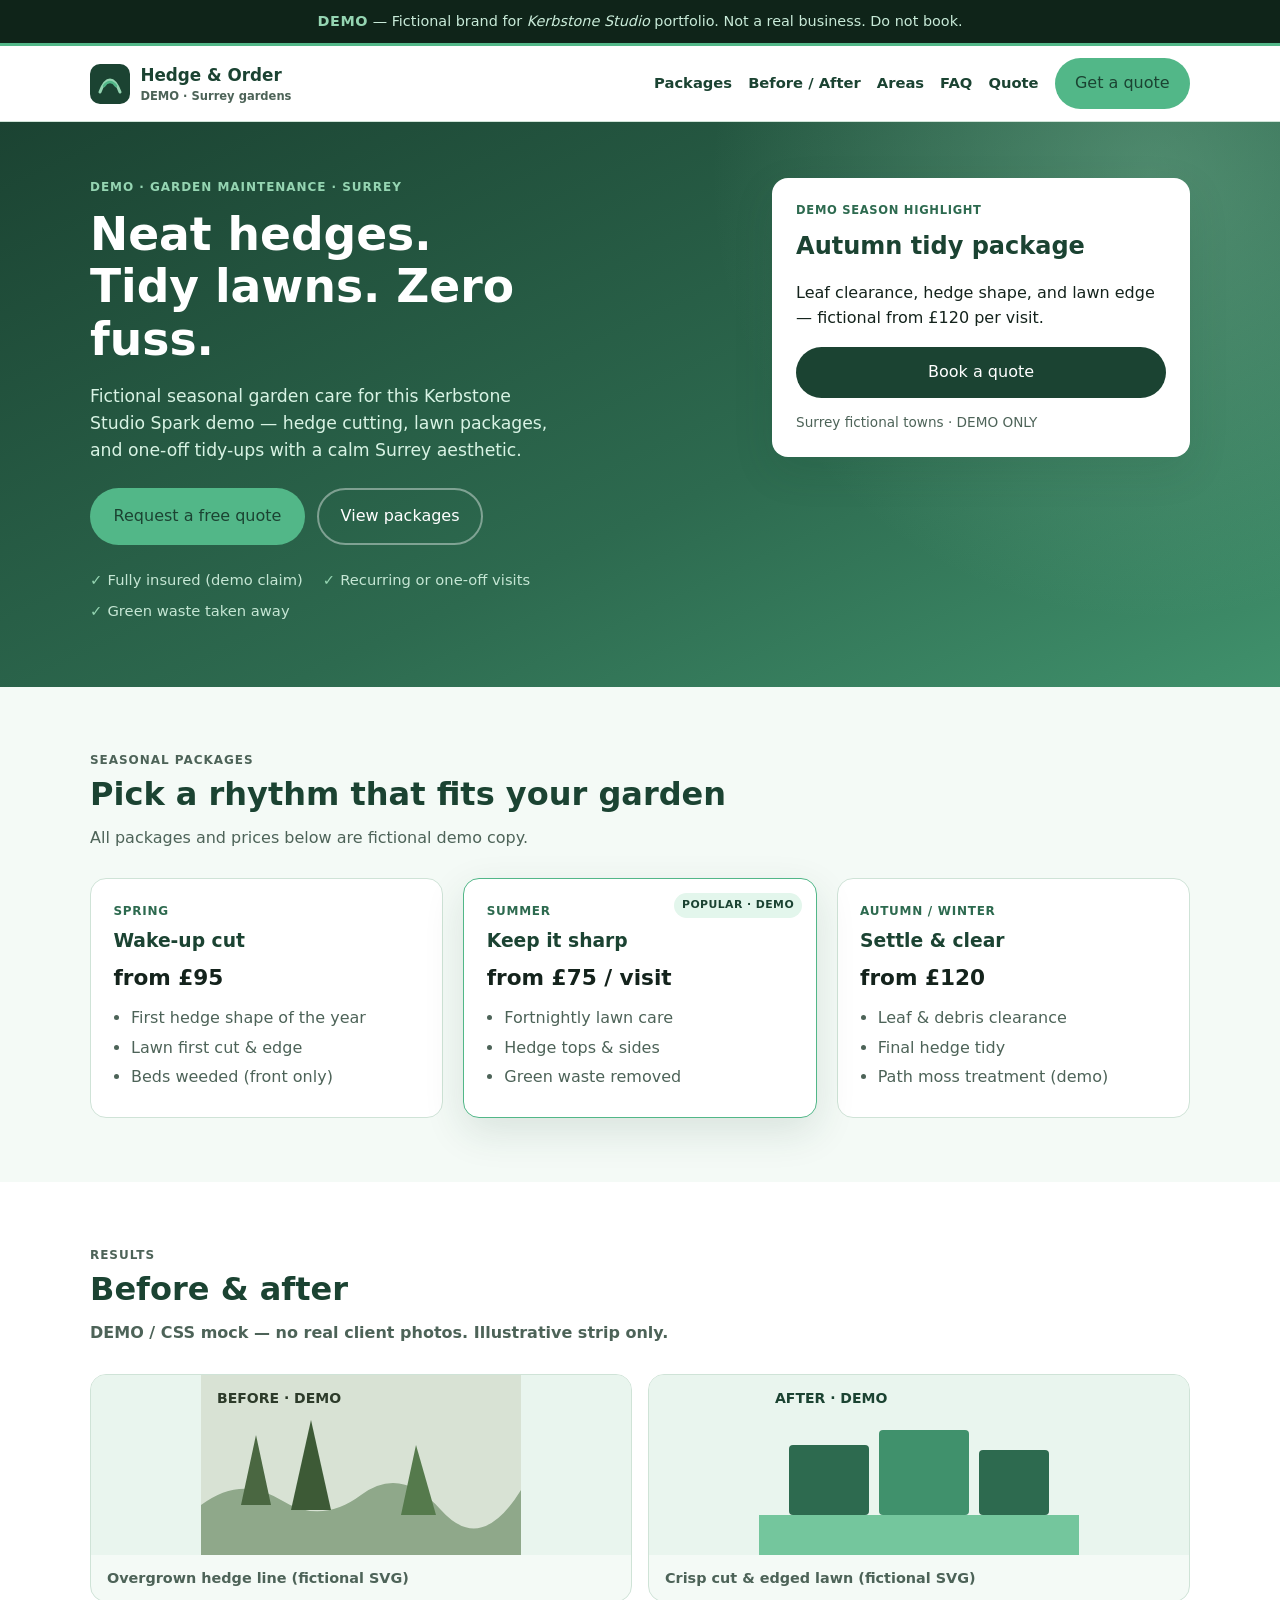
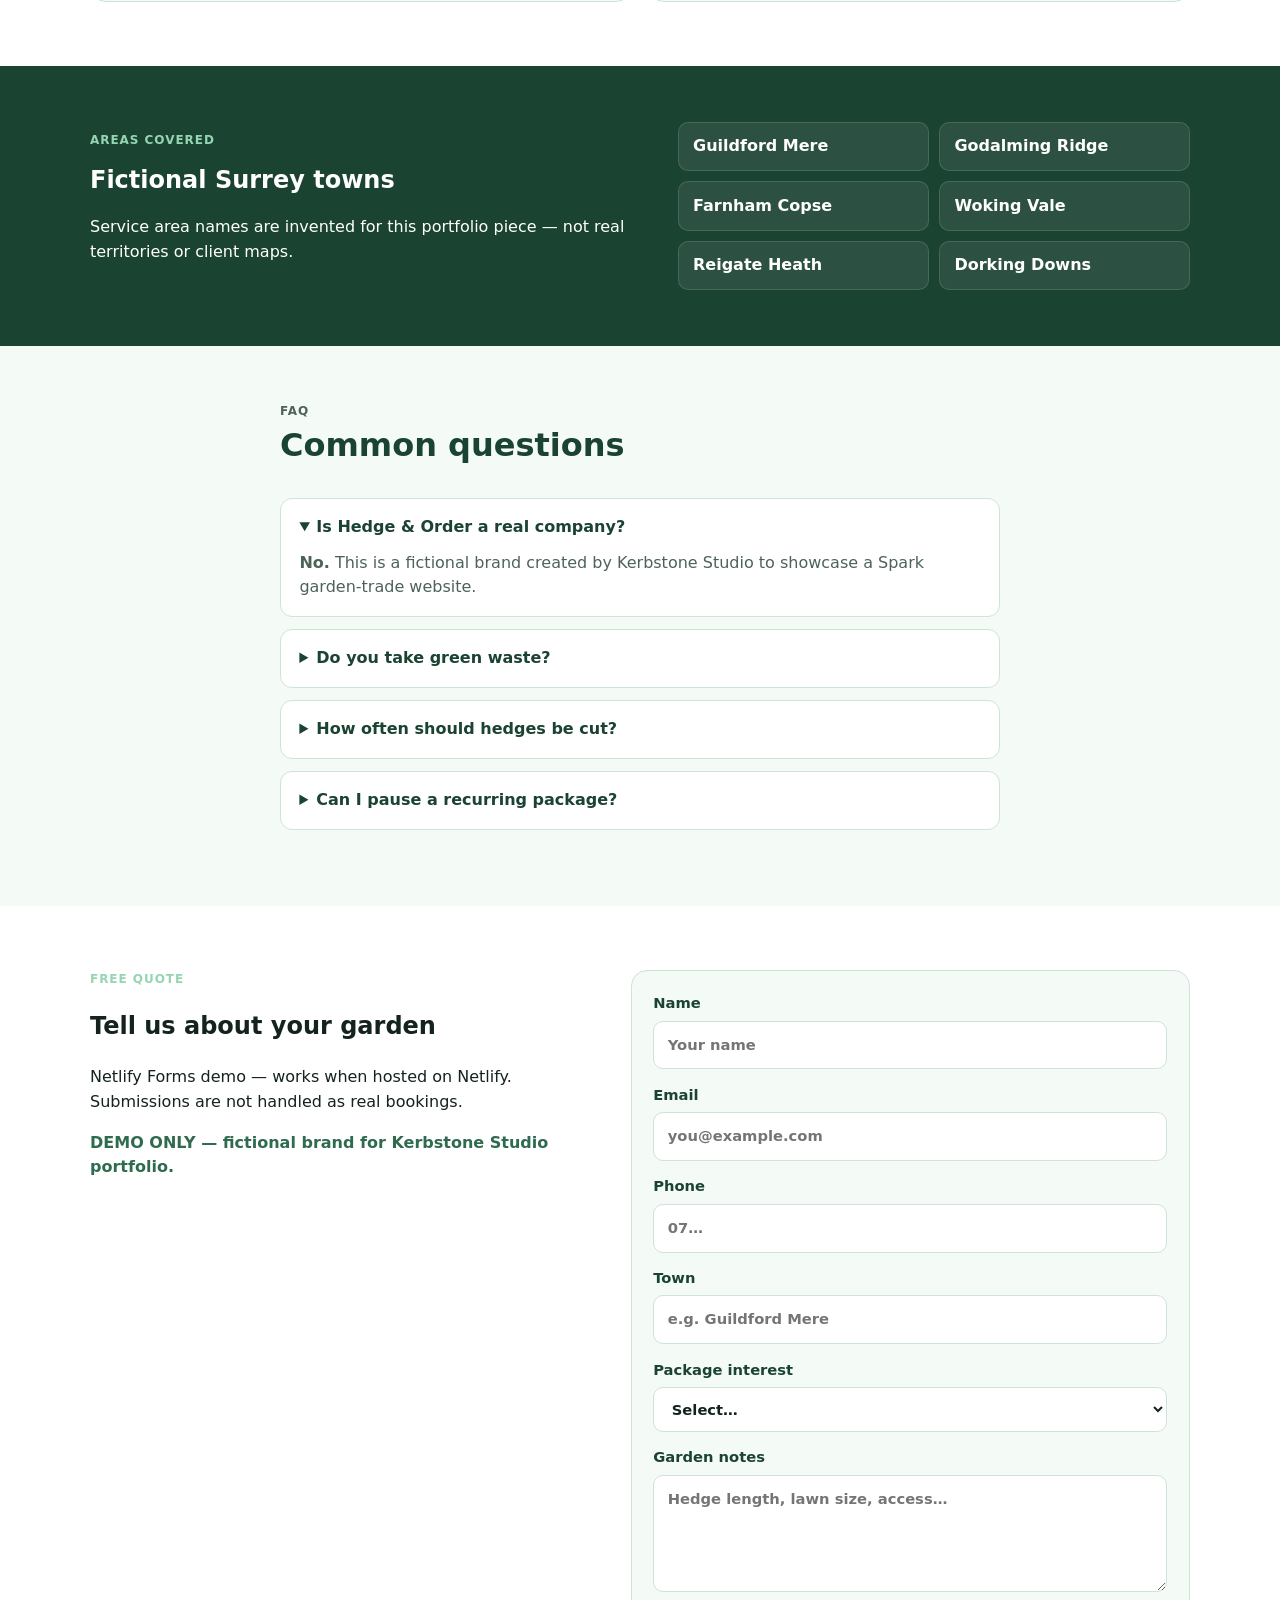
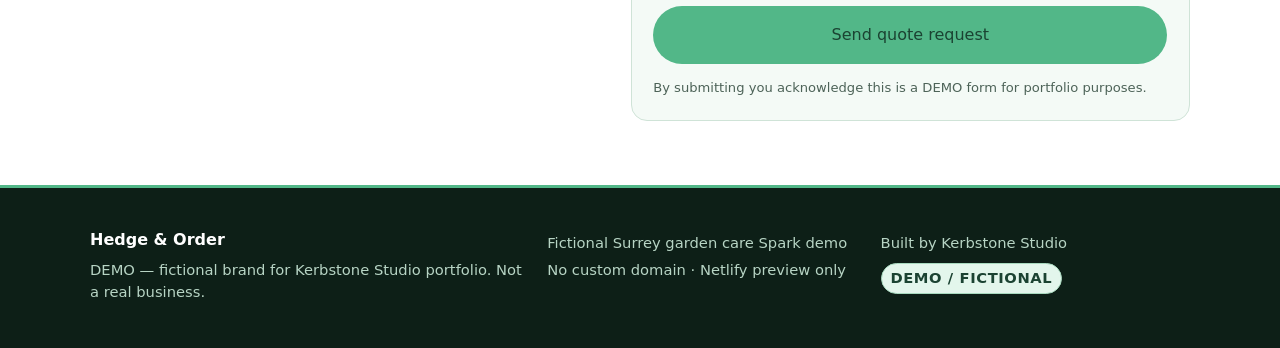
==== index.html @ 9f9814cb "Initial DEMO Spark: Hedge & Order (fictional) Kerbstone Studio portfolio demo — not a real business." ====
<!DOCTYPE html>
<html lang="en-GB">
<head>
  <meta charset="UTF-8" />
  <meta name="viewport" content="width=device-width, initial-scale=1" />
  <meta name="description" content="DEMO — fictional Hedge & Order garden maintenance site for Kerbstone Studio portfolio. Not a real business." />
  <meta name="robots" content="noindex, nofollow" />
  <title>Hedge &amp; Order — DEMO | Kerbstone Studio</title>
  <link rel="stylesheet" href="styles.css" />
</head>
<body>
  <a class="skip-link" href="#main">Skip to content</a>

  <div class="demo-banner" role="status">
    <strong>DEMO</strong> — Fictional brand for <em>Kerbstone Studio</em> portfolio. Not a real business. Do not book.
  </div>

  <header class="site-header">
    <div class="wrap header-inner">
      <a class="logo" href="#top" aria-label="Hedge and Order home">
        <svg class="logo-mark" viewBox="0 0 40 40" width="40" height="40" aria-hidden="true">
          <rect width="40" height="40" rx="10" fill="#1b4332"/>
          <path d="M10 28c3-8 6-12 10-12s7 4 10 12" stroke="#95d5b2" stroke-width="3" fill="none" stroke-linecap="round"/>
          <path d="M14 22c2-3 4-4 6-4s4 1 6 4" stroke="#52b788" stroke-width="2.5" fill="none" stroke-linecap="round"/>
        </svg>
        <span>
          <span class="logo-name">Hedge &amp; Order</span>
          <span class="logo-tag">DEMO · Surrey gardens</span>
        </span>
      </a>
      <nav class="nav" aria-label="Primary">
        <a href="#packages">Packages</a>
        <a href="#before-after">Before / After</a>
        <a href="#areas">Areas</a>
        <a href="#faq">FAQ</a>
        <a href="#quote">Quote</a>
      </nav>
      <a class="btn btn-leaf header-cta" href="#quote">Get a quote</a>
    </div>
  </header>

  <main id="main">
    <section class="hero" id="top">
      <div class="wrap hero-grid">
        <div class="hero-copy">
          <p class="eyebrow">DEMO · Garden maintenance · Surrey</p>
          <h1>Neat hedges. Tidy lawns. Zero fuss.</h1>
          <p class="lede">
            Fictional seasonal garden care for this Kerbstone Studio Spark demo —
            hedge cutting, lawn packages, and one-off tidy-ups with a calm Surrey aesthetic.
          </p>
          <div class="hero-actions">
            <a class="btn btn-leaf btn-lg" href="#quote">Request a free quote</a>
            <a class="btn btn-ghost btn-lg" href="#packages">View packages</a>
          </div>
          <ul class="hero-points">
            <li>Fully insured (demo claim)</li>
            <li>Recurring or one-off visits</li>
            <li>Green waste taken away</li>
          </ul>
        </div>
        <aside class="hero-card" aria-label="Season highlight">
          <p class="card-label">DEMO season highlight</p>
          <h2>Autumn tidy package</h2>
          <p>Leaf clearance, hedge shape, and lawn edge — fictional from £120 per visit.</p>
          <a class="btn btn-forest btn-block" href="#quote">Book a quote</a>
          <p class="card-note">Surrey fictional towns · DEMO ONLY</p>
        </aside>
      </div>
    </section>

    <section class="packages" id="packages">
      <div class="wrap">
        <header class="section-head">
          <p class="eyebrow">Seasonal packages</p>
          <h2>Pick a rhythm that fits your garden</h2>
          <p>All packages and prices below are fictional demo copy.</p>
        </header>
        <div class="card-grid">
          <article class="pkg-card">
            <p class="pkg-season">Spring</p>
            <h3>Wake-up cut</h3>
            <p class="price">from £95</p>
            <ul>
              <li>First hedge shape of the year</li>
              <li>Lawn first cut &amp; edge</li>
              <li>Beds weeded (front only)</li>
            </ul>
          </article>
          <article class="pkg-card featured">
            <p class="pkg-season">Summer</p>
            <h3>Keep it sharp</h3>
            <p class="price">from £75 / visit</p>
            <ul>
              <li>Fortnightly lawn care</li>
              <li>Hedge tops &amp; sides</li>
              <li>Green waste removed</li>
            </ul>
          </article>
          <article class="pkg-card">
            <p class="pkg-season">Autumn / Winter</p>
            <h3>Settle &amp; clear</h3>
            <p class="price">from £120</p>
            <ul>
              <li>Leaf &amp; debris clearance</li>
              <li>Final hedge tidy</li>
              <li>Path moss treatment (demo)</li>
            </ul>
          </article>
        </div>
      </div>
    </section>

    <section class="before-after" id="before-after">
      <div class="wrap">
        <header class="section-head">
          <p class="eyebrow">Results</p>
          <h2>Before &amp; after</h2>
          <p class="demo-note"><strong>DEMO / CSS mock</strong> — no real client photos. Illustrative strip only.</p>
        </header>
        <div class="ba-strip" aria-label="Fictional before and after comparison">
          <figure class="ba-panel before">
            <div class="ba-art" aria-hidden="true">
              <svg viewBox="0 0 320 180" width="100%" height="180" role="img">
                <rect width="320" height="180" fill="#d8e2d4"/>
                <path d="M0 130 Q40 100 80 125 T160 120 T240 135 T320 115 V180 H0Z" fill="#8fa88a"/>
                <path d="M40 130 L55 60 L70 130" fill="#4a6741"/>
                <path d="M90 135 L110 45 L130 135" fill="#3d5a36"/>
                <path d="M200 140 L215 70 L235 140" fill="#557a4c"/>
                <text x="16" y="28" fill="#2d3b2a" font-family="system-ui" font-size="14" font-weight="700">BEFORE · DEMO</text>
              </svg>
            </div>
            <figcaption>Overgrown hedge line (fictional SVG)</figcaption>
          </figure>
          <figure class="ba-panel after">
            <div class="ba-art" aria-hidden="true">
              <svg viewBox="0 0 320 180" width="100%" height="180" role="img">
                <rect width="320" height="180" fill="#e9f5ee"/>
                <path d="M0 140 H320 V180 H0Z" fill="#74c69d"/>
                <rect x="30" y="70" width="80" height="70" rx="4" fill="#2d6a4f"/>
                <rect x="120" y="55" width="90" height="85" rx="4" fill="#40916c"/>
                <rect x="220" y="75" width="70" height="65" rx="4" fill="#2d6a4f"/>
                <text x="16" y="28" fill="#1b4332" font-family="system-ui" font-size="14" font-weight="700">AFTER · DEMO</text>
              </svg>
            </div>
            <figcaption>Crisp cut &amp; edged lawn (fictional SVG)</figcaption>
          </figure>
        </div>
      </div>
    </section>

    <section class="areas" id="areas">
      <div class="wrap areas-grid">
        <div>
          <p class="eyebrow">Areas covered</p>
          <h2>Fictional Surrey towns</h2>
          <p>
            Service area names are invented for this portfolio piece —
            not real territories or client maps.
          </p>
        </div>
        <ul class="town-list">
          <li>Guildford Mere</li>
          <li>Godalming Ridge</li>
          <li>Farnham Copse</li>
          <li>Woking Vale</li>
          <li>Reigate Heath</li>
          <li>Dorking Downs</li>
        </ul>
      </div>
    </section>

    <section class="faq" id="faq">
      <div class="wrap narrow">
        <header class="section-head">
          <p class="eyebrow">FAQ</p>
          <h2>Common questions</h2>
        </header>
        <div class="faq-list">
          <details open>
            <summary>Is Hedge &amp; Order a real company?</summary>
            <p><strong>No.</strong> This is a fictional brand created by Kerbstone Studio to showcase a Spark garden-trade website.</p>
          </details>
          <details>
            <summary>Do you take green waste?</summary>
            <p>Demo copy: yes — cuttings and leaves are removed on each visit unless you ask to compost on site.</p>
          </details>
          <details>
            <summary>How often should hedges be cut?</summary>
            <p>Demo copy: most formal hedges twice a year; vigorous growth may need a mid-summer trim.</p>
          </details>
          <details>
            <summary>Can I pause a recurring package?</summary>
            <p>Demo copy: pause or skip with 48 hours’ notice. No lock-in contracts in this fictional offer.</p>
          </details>
        </div>
      </div>
    </section>

    <section class="quote" id="quote">
      <div class="wrap quote-grid">
        <div>
          <p class="eyebrow">Free quote</p>
          <h2>Tell us about your garden</h2>
          <p>
            Netlify Forms demo — works when hosted on Netlify.
            Submissions are not handled as real bookings.
          </p>
          <p class="demo-note"><strong>DEMO ONLY</strong> — fictional brand for Kerbstone Studio portfolio.</p>
        </div>
        <form name="hedge-quote" method="POST" data-netlify="true" netlify-honeypot="bot-field" action="/thanks.html">
          <input type="hidden" name="form-name" value="hedge-quote" />
          <p class="honeypot">
            <label>Don’t fill this out: <input name="bot-field" /></label>
          </p>
          <label>
            Name
            <input type="text" name="name" required autocomplete="name" placeholder="Your name" />
          </label>
          <label>
            Email
            <input type="email" name="email" required autocomplete="email" placeholder="you@example.com" />
          </label>
          <label>
            Phone
            <input type="tel" name="phone" autocomplete="tel" placeholder="07…" />
          </label>
          <label>
            Town
            <input type="text" name="town" placeholder="e.g. Guildford Mere" />
          </label>
          <label>
            Package interest
            <select name="package">
              <option value="">Select…</option>
              <option>Spring wake-up</option>
              <option>Summer keep it sharp</option>
              <option>Autumn / winter settle</option>
              <option>One-off tidy</option>
            </select>
          </label>
          <label>
            Garden notes
            <textarea name="message" rows="4" required placeholder="Hedge length, lawn size, access…"></textarea>
          </label>
          <button class="btn btn-leaf btn-lg btn-block" type="submit">Send quote request</button>
          <p class="form-note">By submitting you acknowledge this is a DEMO form for portfolio purposes.</p>
        </form>
      </div>
    </section>
  </main>

  <footer class="site-footer">
    <div class="wrap footer-inner">
      <div>
        <strong>Hedge &amp; Order</strong>
        <p>DEMO — fictional brand for Kerbstone Studio portfolio. Not a real business.</p>
      </div>
      <div>
        <p>Fictional Surrey garden care Spark demo</p>
        <p>No custom domain · Netlify preview only</p>
      </div>
      <div>
        <p>Built by Kerbstone Studio</p>
        <p class="demo-pill">DEMO / fictional</p>
      </div>
    </div>
  </footer>

  <script src="script.js" defer></script>
</body>
</html>
---- styles.css ----
/* Hedge & Order — DEMO for Kerbstone Studio */
:root {
  --forest: #1b4332;
  --forest-2: #2d6a4f;
  --leaf: #52b788;
  --leaf-light: #95d5b2;
  --cream: #f4faf6;
  --ink: #14231c;
  --muted: #4d6358;
  --line: #cfe3d7;
  --white: #ffffff;
  --radius: 16px;
  --shadow: 0 14px 40px rgba(27, 67, 50, 0.12);
  --font: system-ui, -apple-system, "Segoe UI", Roboto, Ubuntu, Cantarell, sans-serif;
}

*, *::before, *::after { box-sizing: border-box; }
html { scroll-behavior: smooth; }
body {
  margin: 0;
  font-family: var(--font);
  color: var(--ink);
  background: var(--white);
  line-height: 1.55;
}
img, svg { max-width: 100%; display: block; }
a { color: var(--forest-2); }
.wrap { width: min(1100px, calc(100% - 2rem)); margin-inline: auto; }
.narrow { width: min(720px, calc(100% - 2rem)); }
.skip-link {
  position: absolute; left: -999px; top: 0;
  background: var(--leaf); color: var(--forest); padding: .5rem 1rem; z-index: 100;
}
.skip-link:focus { left: 0; }

.demo-banner {
  background: #0f2419;
  color: #c8ead8;
  text-align: center;
  font-size: .9rem;
  padding: .65rem 1rem;
  border-bottom: 3px solid var(--leaf);
}
.demo-banner strong { color: var(--leaf-light); letter-spacing: .04em; }
.demo-note { color: #2f6b4f; font-weight: 600; }
.demo-pill {
  display: inline-block;
  font-size: .72rem;
  font-weight: 700;
  letter-spacing: .04em;
  text-transform: uppercase;
  background: #e3f6ec;
  color: #1b4332;
  border: 1px solid #a8d9bf;
  border-radius: 999px;
  padding: .2rem .55rem;
}

.site-header {
  position: sticky; top: 0; z-index: 50;
  background: rgba(255,255,255,.93);
  backdrop-filter: blur(10px);
  border-bottom: 1px solid var(--line);
}
.header-inner {
  display: flex; align-items: center; gap: 1rem;
  padding: .75rem 0; flex-wrap: wrap;
}
.logo {
  display: flex; align-items: center; gap: .65rem;
  text-decoration: none; color: var(--forest); font-weight: 700;
  margin-right: auto;
}
.logo-name { display: block; font-size: 1.05rem; }
.logo-tag { display: block; font-size: .72rem; font-weight: 600; color: var(--muted); }
.nav { display: none; gap: 1rem; }
.nav a { text-decoration: none; color: var(--forest); font-weight: 600; font-size: .92rem; }
.nav a:hover { color: var(--forest-2); }
.header-cta { white-space: nowrap; }

.btn {
  display: inline-flex; align-items: center; justify-content: center;
  gap: .4rem; border-radius: 999px; padding: .7rem 1.15rem;
  font-weight: 700; text-decoration: none; border: 2px solid transparent;
  cursor: pointer; font: inherit; transition: transform .15s ease, background .15s ease;
}
.btn:hover { transform: translateY(-1px); }
.btn-leaf { background: var(--leaf); color: var(--forest); }
.btn-leaf:hover { background: #63c79a; }
.btn-forest { background: var(--forest); color: var(--white); }
.btn-ghost { background: transparent; border-color: rgba(255,255,255,.4); color: var(--white); }
.btn-lg { padding: .9rem 1.35rem; }
.btn-block { width: 100%; }

.hero {
  background:
    radial-gradient(circle at 90% 10%, rgba(149,213,178,.35), transparent 35%),
    linear-gradient(155deg, var(--forest) 0%, var(--forest-2) 60%, #40916c 100%);
  color: var(--white);
  padding: 3.5rem 0 4rem;
}
.hero-grid { display: grid; gap: 2rem; }
.eyebrow {
  text-transform: uppercase; letter-spacing: .08em;
  font-size: .75rem; font-weight: 800; color: var(--leaf-light); margin: 0 0 .75rem;
}
.hero h1 {
  font-size: clamp(1.85rem, 4vw, 2.85rem);
  line-height: 1.15; margin: 0 0 1rem; max-width: 14ch;
}
.lede { font-size: 1.08rem; color: #d8f3e4; max-width: 42ch; }
.hero-actions { display: flex; flex-wrap: wrap; gap: .75rem; margin: 1.5rem 0; }
.hero-points {
  list-style: none; padding: 0; margin: 0;
  display: flex; flex-wrap: wrap; gap: .5rem 1.25rem;
  color: #c5e6d4; font-size: .92rem;
}
.hero-points li::before { content: "✓ "; color: var(--leaf-light); font-weight: 800; }
.hero-card {
  background: var(--white); color: var(--ink);
  border-radius: var(--radius); padding: 1.5rem;
  box-shadow: var(--shadow); align-self: start;
}
.card-label {
  font-size: .72rem; font-weight: 800; letter-spacing: .06em;
  text-transform: uppercase; color: var(--forest-2); margin: 0 0 .5rem;
}
.hero-card h2 { margin: 0 0 .5rem; color: var(--forest); }
.card-note { font-size: .85rem; color: var(--muted); margin: .85rem 0 0; }

.section-head { margin-bottom: 1.75rem; }
.section-head h2 { margin: 0 0 .4rem; font-size: clamp(1.5rem, 3vw, 2rem); color: var(--forest); }
.section-head p { margin: 0; color: var(--muted); }

.packages { padding: 4rem 0; background: var(--cream); }
.card-grid {
  display: grid; gap: 1.25rem;
  grid-template-columns: 1fr;
}
.pkg-card {
  background: var(--white); border: 1px solid var(--line);
  border-radius: var(--radius); padding: 1.4rem;
}
.pkg-card.featured {
  border-color: var(--leaf);
  box-shadow: var(--shadow);
  position: relative;
}
.pkg-card.featured::after {
  content: "Popular · DEMO";
  position: absolute; top: .85rem; right: .85rem;
  font-size: .68rem; font-weight: 800; letter-spacing: .04em;
  text-transform: uppercase; background: #e3f6ec; color: var(--forest);
  padding: .25rem .5rem; border-radius: 999px;
}
.pkg-season {
  margin: 0; font-size: .75rem; font-weight: 800;
  letter-spacing: .06em; text-transform: uppercase; color: var(--forest-2);
}
.pkg-card h3 { margin: .35rem 0; color: var(--forest); }
.price { font-size: 1.35rem; font-weight: 800; color: var(--ink); margin: 0 0 .75rem; }
.pkg-card ul { margin: 0; padding-left: 1.1rem; color: var(--muted); }
.pkg-card li { margin: .3rem 0; }

.before-after { padding: 4rem 0; }
.ba-strip {
  display: grid; gap: 1rem;
  grid-template-columns: 1fr;
}
.ba-panel {
  margin: 0; background: var(--cream);
  border-radius: var(--radius); overflow: hidden;
  border: 1px solid var(--line);
}
.ba-art { background: #e9f5ee; }
.ba-panel figcaption {
  padding: .75rem 1rem; font-size: .9rem; color: var(--muted); font-weight: 600;
}

.areas {
  padding: 3.5rem 0;
  background: var(--forest);
  color: var(--white);
}
.areas .eyebrow { color: var(--leaf-light); }
.areas h2 { margin: 0 0 .75rem; }
.areas-grid { display: grid; gap: 1.5rem; }
.town-list {
  list-style: none; padding: 0; margin: 0;
  display: grid; grid-template-columns: 1fr 1fr; gap: .65rem;
}
.town-list li {
  background: rgba(255,255,255,.08);
  border: 1px solid rgba(255,255,255,.12);
  border-radius: 10px; padding: .7rem .9rem; font-weight: 600;
}

.faq { padding: 3.5rem 0 4rem; background: var(--cream); }
.faq-list details {
  background: var(--white); border: 1px solid var(--line);
  border-radius: 12px; padding: 1rem 1.15rem; margin-bottom: .75rem;
}
.faq-list summary { cursor: pointer; font-weight: 700; color: var(--forest); }
.faq-list details p { margin: .65rem 0 0; color: var(--muted); }

.quote { padding: 4rem 0; }
.quote-grid { display: grid; gap: 2rem; }
form {
  display: grid; gap: .9rem;
  background: var(--cream); border: 1px solid var(--line);
  border-radius: var(--radius); padding: 1.35rem;
}
label { display: grid; gap: .35rem; font-weight: 600; font-size: .92rem; color: var(--forest); }
input, textarea, select {
  font: inherit; padding: .75rem .85rem; border-radius: 10px;
  border: 1px solid var(--line); background: var(--white); color: var(--ink);
}
input:focus, textarea:focus, select:focus {
  outline: 2px solid var(--leaf); border-color: transparent;
}
.honeypot { position: absolute; left: -5000px; height: 0; overflow: hidden; }
.form-note { font-size: .82rem; color: var(--muted); margin: 0; }

.site-footer {
  background: #0d1f17; color: #b7d4c4; padding: 2.5rem 0;
  border-top: 3px solid var(--leaf);
}
.footer-inner { display: grid; gap: 1.5rem; }
.site-footer strong { color: var(--white); display: block; margin-bottom: .35rem; }
.site-footer a { color: var(--leaf-light); }
.site-footer p { margin: .25rem 0; font-size: .92rem; }

.thanks { padding: 4rem 0; text-align: center; }
.thanks h1 { color: var(--forest); }

@media (min-width: 720px) {
  .nav { display: flex; }
  .hero-grid { grid-template-columns: 1.4fr .9fr; align-items: center; }
  .card-grid { grid-template-columns: repeat(3, 1fr); }
  .ba-strip { grid-template-columns: 1fr 1fr; }
  .areas-grid { grid-template-columns: 1.1fr 1fr; align-items: center; }
  .quote-grid { grid-template-columns: 1fr 1.1fr; align-items: start; }
  .footer-inner { grid-template-columns: 1.4fr 1fr 1fr; }
}

@media (max-width: 719px) {
  .header-cta { font-size: .85rem; padding: .55rem .9rem; }
}
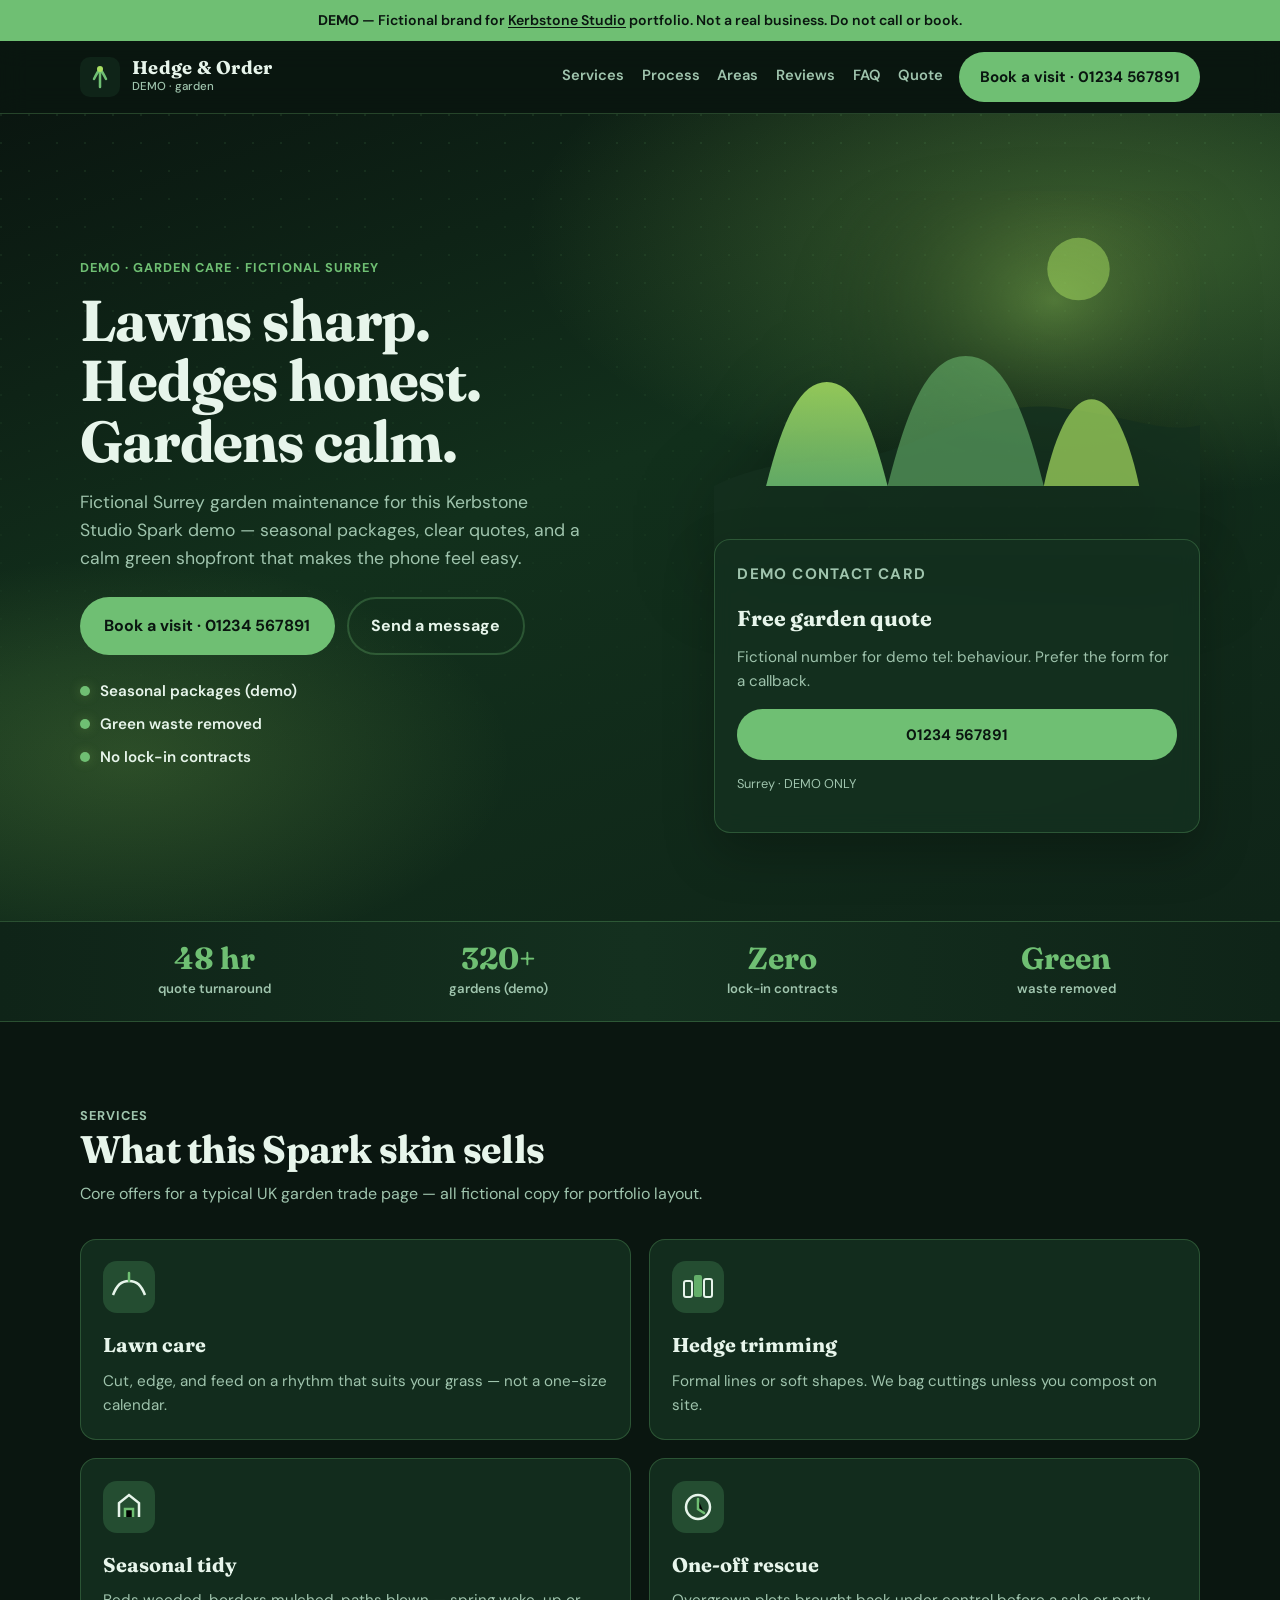
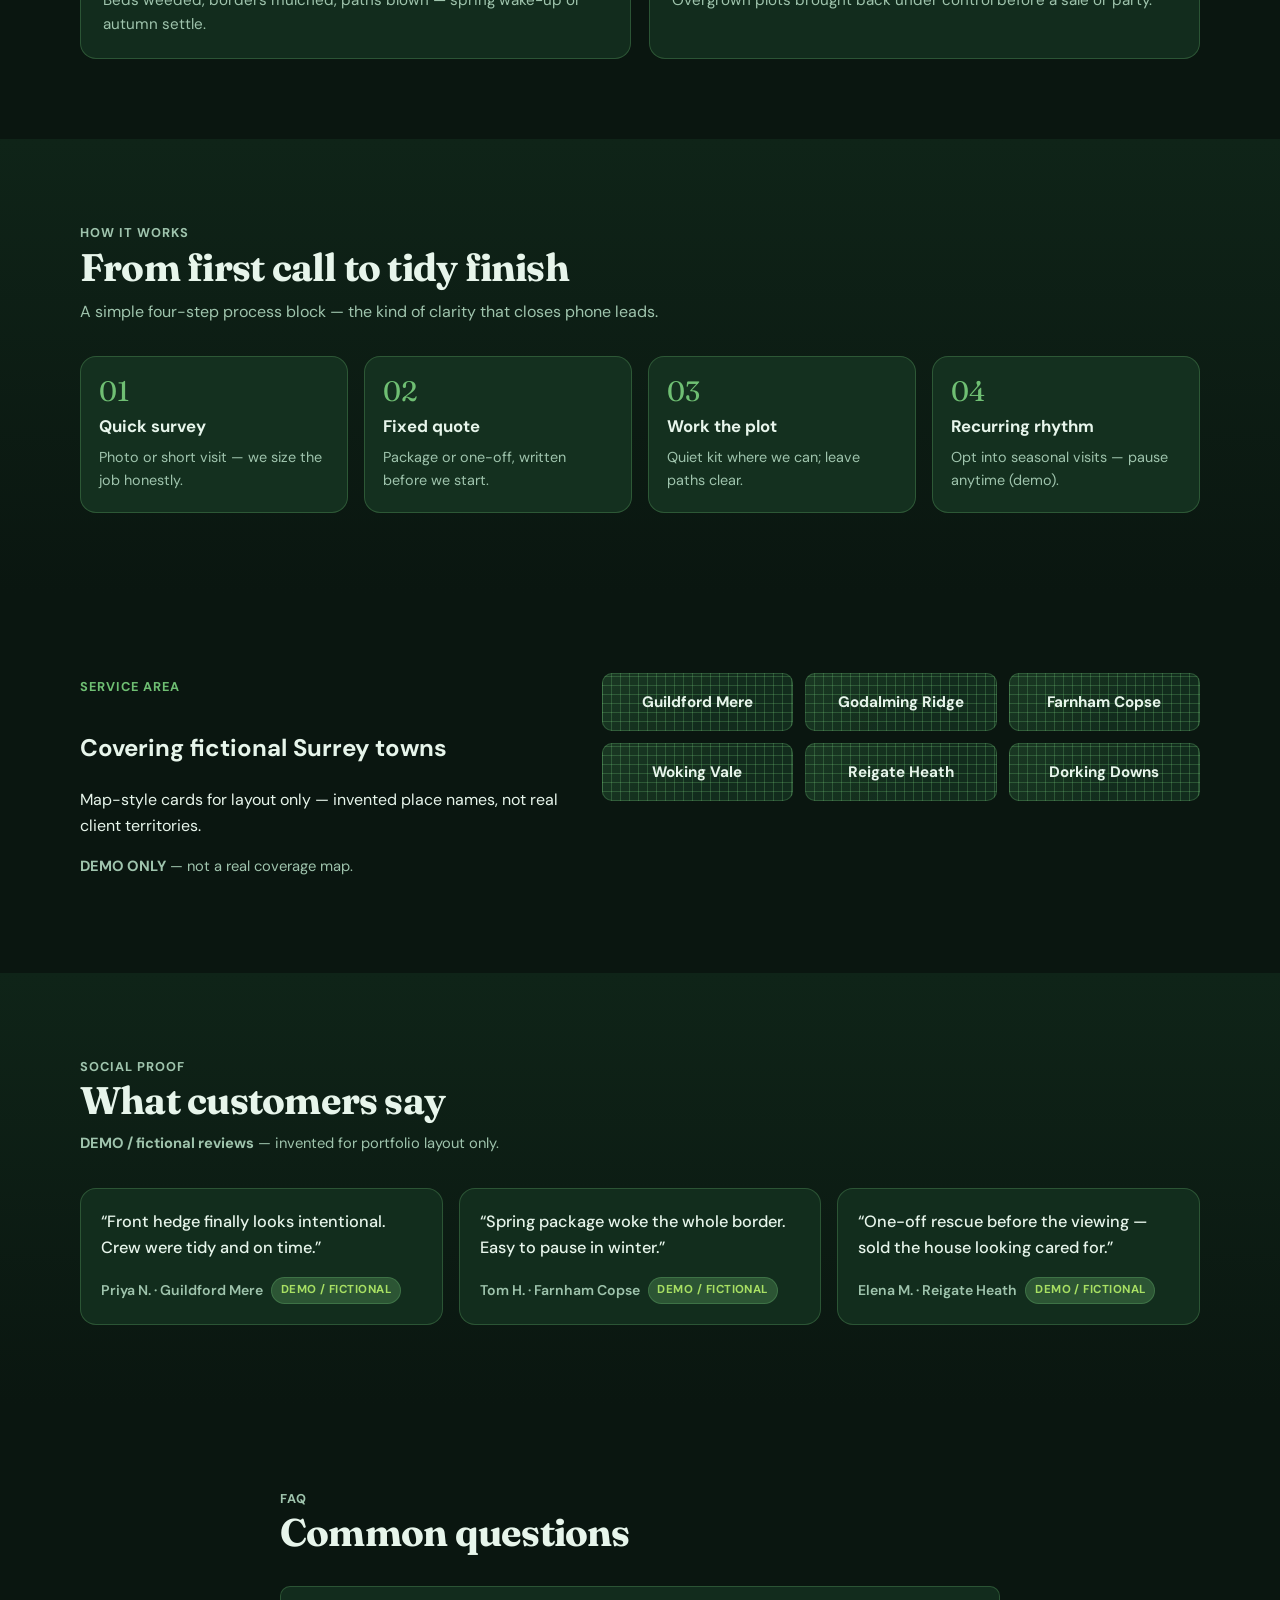
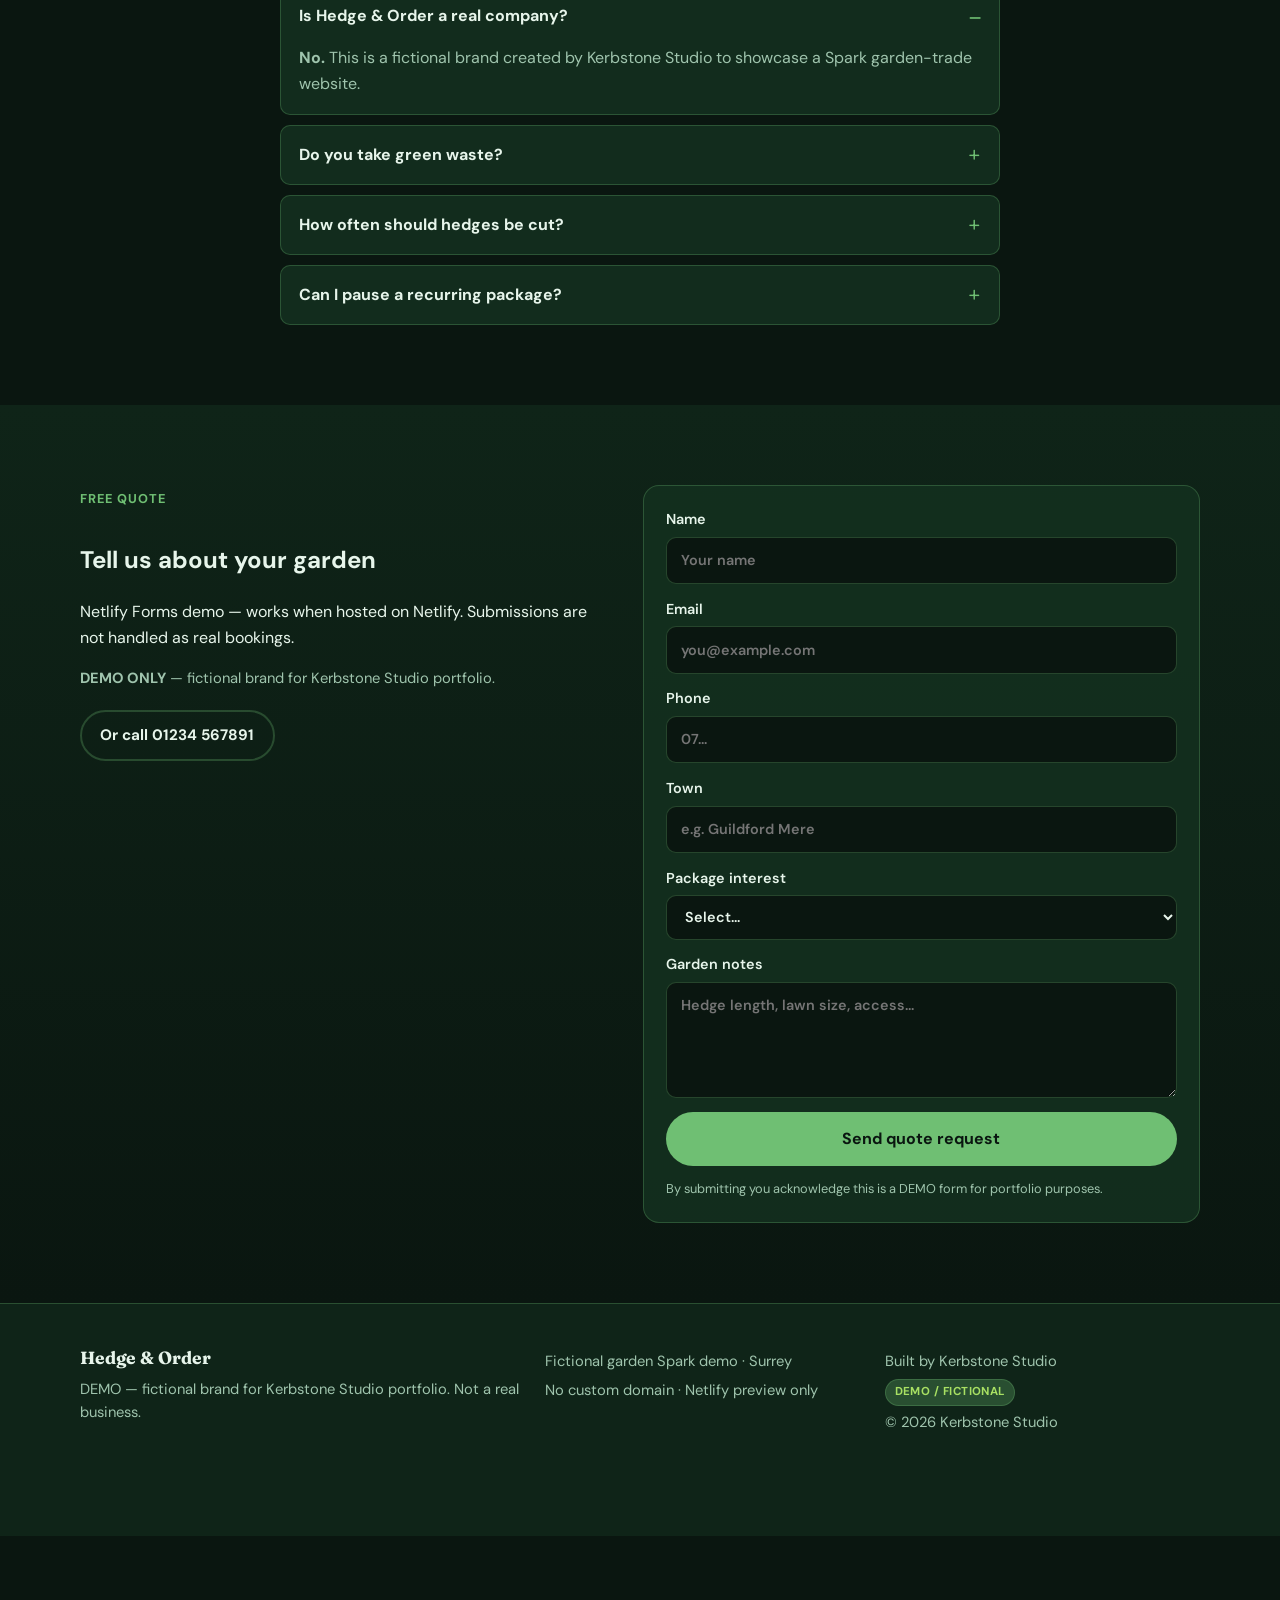
==== commit df1ad01a: "Premium Spark rebuild — cinematic hero, metrics, process, mobile menu" ====
--- a/index.html
+++ b/index.html
@@ -3,270 +3,161 @@
 <head>
   <meta charset="UTF-8" />
   <meta name="viewport" content="width=device-width, initial-scale=1" />
-  <meta name="description" content="DEMO — fictional Hedge & Order garden maintenance site for Kerbstone Studio portfolio. Not a real business." />
+  <meta name="description" content="DEMO — fictional Hedge & Order garden care site for Kerbstone Studio portfolio. Not a real business." />
   <meta name="robots" content="noindex, nofollow" />
+  <meta name="theme-color" content="#0a1610" />
   <title>Hedge &amp; Order — DEMO | Kerbstone Studio</title>
+  <link rel="preconnect" href="https://fonts.googleapis.com" />
+  <link rel="preconnect" href="https://fonts.gstatic.com" crossorigin />
+  <link href="https://fonts.googleapis.com/css2?family=Fraunces:opsz,wght@9..144,500;600;700&family=DM+Sans:wght@400;500;600;700&display=swap" rel="stylesheet" />
   <link rel="stylesheet" href="styles.css" />
 </head>
 <body>
   <a class="skip-link" href="#main">Skip to content</a>
-
-  <div class="demo-banner" role="status">
-    <strong>DEMO</strong> — Fictional brand for <em>Kerbstone Studio</em> portfolio. Not a real business. Do not book.
-  </div>
-
+  <div class="demo-banner" role="status"><strong>DEMO</strong> — Fictional brand for <em>Kerbstone Studio</em> portfolio. Not a real business. Do not call or book.</div>
   <header class="site-header">
     <div class="wrap header-inner">
       <a class="logo" href="#top" aria-label="Hedge and Order home">
-        <svg class="logo-mark" viewBox="0 0 40 40" width="40" height="40" aria-hidden="true">
-          <rect width="40" height="40" rx="10" fill="#1b4332"/>
-          <path d="M10 28c3-8 6-12 10-12s7 4 10 12" stroke="#95d5b2" stroke-width="3" fill="none" stroke-linecap="round"/>
-          <path d="M14 22c2-3 4-4 6-4s4 1 6 4" stroke="#52b788" stroke-width="2.5" fill="none" stroke-linecap="round"/>
-        </svg>
-        <span>
-          <span class="logo-name">Hedge &amp; Order</span>
-          <span class="logo-tag">DEMO · Surrey gardens</span>
-        </span>
+        <svg class="logo-mark" viewBox="0 0 40 40" width="40" height="40" aria-hidden="true"><rect width="40" height="40" rx="10" fill="#0f2418"/><path d="M20 30V14M14 22c4-8 6-10 6-10s2 2 6 10" stroke="#6fbf73" stroke-width="2.5" fill="none" stroke-linecap="round"/><circle cx="20" cy="12" r="3" fill="#a8e063"/></svg>
+        <span><span class="logo-name">Hedge &amp; Order</span><span class="logo-tag">DEMO · garden</span></span>
       </a>
-      <nav class="nav" aria-label="Primary">
-        <a href="#packages">Packages</a>
-        <a href="#before-after">Before / After</a>
-        <a href="#areas">Areas</a>
-        <a href="#faq">FAQ</a>
-        <a href="#quote">Quote</a>
+      <button class="nav-toggle" type="button" aria-expanded="false" aria-controls="primary-nav" aria-label="Menu"><span class="nav-toggle-bars" aria-hidden="true"><span></span><span></span><span></span></span></button>
+      <nav class="nav" id="primary-nav" aria-label="Primary">
+        <a href="#services">Services</a><a href="#process">Process</a><a href="#areas">Areas</a><a href="#reviews">Reviews</a><a href="#faq">FAQ</a><a href="#quote">Quote</a>
       </nav>
-      <a class="btn btn-leaf header-cta" href="#quote">Get a quote</a>
+      <a class="btn btn-accent header-cta" href="tel:01234567891">Book a visit · 01234 567891</a>
     </div>
   </header>
-
   <main id="main">
     <section class="hero" id="top">
       <div class="wrap hero-grid">
-        <div class="hero-copy">
-          <p class="eyebrow">DEMO · Garden maintenance · Surrey</p>
-          <h1>Neat hedges. Tidy lawns. Zero fuss.</h1>
-          <p class="lede">
-            Fictional seasonal garden care for this Kerbstone Studio Spark demo —
-            hedge cutting, lawn packages, and one-off tidy-ups with a calm Surrey aesthetic.
-          </p>
+        <div class="hero-copy reveal">
+          <p class="eyebrow">DEMO · Garden care · fictional Surrey</p>
+          <h1>Lawns sharp. Hedges honest. Gardens calm.</h1>
+          <p class="lede">Fictional Surrey garden maintenance for this Kerbstone Studio Spark demo — seasonal packages, clear quotes, and a calm green shopfront that makes the phone feel easy.</p>
           <div class="hero-actions">
-            <a class="btn btn-leaf btn-lg" href="#quote">Request a free quote</a>
-            <a class="btn btn-ghost btn-lg" href="#packages">View packages</a>
+            <a class="btn btn-accent btn-lg" href="tel:01234567891">Book a visit · 01234 567891</a>
+            <a class="btn btn-ghost btn-lg" href="#quote">Send a message</a>
           </div>
-          <ul class="hero-points">
-            <li>Fully insured (demo claim)</li>
-            <li>Recurring or one-off visits</li>
-            <li>Green waste taken away</li>
-          </ul>
+          <ul class="hero-points"><li>Seasonal packages (demo)</li><li>Green waste removed</li><li>No lock-in contracts</li></ul>
         </div>
-        <aside class="hero-card" aria-label="Season highlight">
-          <p class="card-label">DEMO season highlight</p>
-          <h2>Autumn tidy package</h2>
-          <p>Leaf clearance, hedge shape, and lawn edge — fictional from £120 per visit.</p>
-          <a class="btn btn-forest btn-block" href="#quote">Book a quote</a>
-          <p class="card-note">Surrey fictional towns · DEMO ONLY</p>
-        </aside>
-      </div>
-    </section>
-
-    <section class="packages" id="packages">
-      <div class="wrap">
-        <header class="section-head">
-          <p class="eyebrow">Seasonal packages</p>
-          <h2>Pick a rhythm that fits your garden</h2>
-          <p>All packages and prices below are fictional demo copy.</p>
-        </header>
-        <div class="card-grid">
-          <article class="pkg-card">
-            <p class="pkg-season">Spring</p>
-            <h3>Wake-up cut</h3>
-            <p class="price">from £95</p>
-            <ul>
-              <li>First hedge shape of the year</li>
-              <li>Lawn first cut &amp; edge</li>
-              <li>Beds weeded (front only)</li>
-            </ul>
-          </article>
-          <article class="pkg-card featured">
-            <p class="pkg-season">Summer</p>
-            <h3>Keep it sharp</h3>
-            <p class="price">from £75 / visit</p>
-            <ul>
-              <li>Fortnightly lawn care</li>
-              <li>Hedge tops &amp; sides</li>
-              <li>Green waste removed</li>
-            </ul>
-          </article>
-          <article class="pkg-card">
-            <p class="pkg-season">Autumn / Winter</p>
-            <h3>Settle &amp; clear</h3>
-            <p class="price">from £120</p>
-            <ul>
-              <li>Leaf &amp; debris clearance</li>
-              <li>Final hedge tidy</li>
-              <li>Path moss treatment (demo)</li>
-            </ul>
-          </article>
+        <div class="hero-visual reveal">
+          <svg class="hero-scene" viewBox="0 0 560 420" xmlns="http://www.w3.org/2000/svg" aria-hidden="true">
+            <defs>
+              <linearGradient id="hg" x1="0" y1="1" x2="0" y2="0"><stop stop-color="#6fbf73"/><stop offset="1" stop-color="#a8e063"/></linearGradient>
+              <radialGradient id="glow" cx="70%" cy="30%" r="50%"><stop stop-color="#a8e063" stop-opacity=".3"/><stop offset="1" stop-color="transparent"/></radialGradient>
+            </defs>
+            <rect width="560" height="420" fill="url(#glow)"/>
+            <path d="M0 340c80-40 140-20 200-40s120-60 200-50 120 30 160 20v150H0z" fill="#14301f" opacity=".8"/>
+            <path d="M60 340c20-80 40-120 70-120s50 40 70 120" fill="url(#hg)" opacity=".85"/>
+            <path d="M200 340c25-100 50-150 90-150s65 50 90 150" fill="#6fbf73" opacity=".55"/>
+            <path d="M380 340c15-70 35-100 55-100s40 30 55 100" fill="#a8e063" opacity=".7"/>
+            <circle cx="420" cy="90" r="36" fill="#a8e063" opacity=".5"/>
+          </svg>
+          <aside class="hero-card" aria-label="Quick contact card">
+            <p class="card-label">DEMO contact card</p>
+            <h2>Free garden quote</h2>
+            <p>Fictional number for demo tel: behaviour. Prefer the form for a callback.</p>
+            <a class="btn btn-accent btn-block" href="tel:01234567891">01234 567891</a>
+            <p class="card-note">Surrey · DEMO ONLY</p>
+          </aside>
         </div>
       </div>
     </section>
-
-    <section class="before-after" id="before-after">
+    <section class="metrics" aria-label="Trust metrics">
+      <div class="wrap metrics-grid">
+        <div class="metric reveal"><strong>48 hr</strong><span>quote turnaround</span></div>
+        <div class="metric reveal"><strong>320+</strong><span>gardens (demo)</span></div>
+        <div class="metric reveal"><strong>Zero</strong><span>lock-in contracts</span></div>
+        <div class="metric reveal"><strong>Green</strong><span>waste removed</span></div>
+      </div>
+    </section>
+    <section class="section" id="services">
       <div class="wrap">
-        <header class="section-head">
-          <p class="eyebrow">Results</p>
-          <h2>Before &amp; after</h2>
-          <p class="demo-note"><strong>DEMO / CSS mock</strong> — no real client photos. Illustrative strip only.</p>
-        </header>
-        <div class="ba-strip" aria-label="Fictional before and after comparison">
-          <figure class="ba-panel before">
-            <div class="ba-art" aria-hidden="true">
-              <svg viewBox="0 0 320 180" width="100%" height="180" role="img">
-                <rect width="320" height="180" fill="#d8e2d4"/>
-                <path d="M0 130 Q40 100 80 125 T160 120 T240 135 T320 115 V180 H0Z" fill="#8fa88a"/>
-                <path d="M40 130 L55 60 L70 130" fill="#4a6741"/>
-                <path d="M90 135 L110 45 L130 135" fill="#3d5a36"/>
-                <path d="M200 140 L215 70 L235 140" fill="#557a4c"/>
-                <text x="16" y="28" fill="#2d3b2a" font-family="system-ui" font-size="14" font-weight="700">BEFORE · DEMO</text>
-              </svg>
-            </div>
-            <figcaption>Overgrown hedge line (fictional SVG)</figcaption>
-          </figure>
-          <figure class="ba-panel after">
-            <div class="ba-art" aria-hidden="true">
-              <svg viewBox="0 0 320 180" width="100%" height="180" role="img">
-                <rect width="320" height="180" fill="#e9f5ee"/>
-                <path d="M0 140 H320 V180 H0Z" fill="#74c69d"/>
-                <rect x="30" y="70" width="80" height="70" rx="4" fill="#2d6a4f"/>
-                <rect x="120" y="55" width="90" height="85" rx="4" fill="#40916c"/>
-                <rect x="220" y="75" width="70" height="65" rx="4" fill="#2d6a4f"/>
-                <text x="16" y="28" fill="#1b4332" font-family="system-ui" font-size="14" font-weight="700">AFTER · DEMO</text>
-              </svg>
-            </div>
-            <figcaption>Crisp cut &amp; edged lawn (fictional SVG)</figcaption>
-          </figure>
+        <header class="section-head reveal"><p class="eyebrow">Services</p><h2>What this Spark skin sells</h2><p>Core offers for a typical UK garden trade page — all fictional copy for portfolio layout.</p></header>
+        <div class="card-grid">
+          <article class="service-card reveal"><div class="icon" aria-hidden="true"><svg viewBox="0 0 48 48" width="48" height="48"><path d="M8 32c4-10 8-14 16-14s12 4 16 14" fill="none" stroke="currentColor" stroke-width="2.5"/><path d="M24 10v8" stroke="var(--accent)" stroke-width="2.5" stroke-linecap="round"/></svg></div><h3>Lawn care</h3><p>Cut, edge, and feed on a rhythm that suits your grass — not a one-size calendar.</p></article>
+          <article class="service-card reveal"><div class="icon" aria-hidden="true"><svg viewBox="0 0 48 48" width="48" height="48"><rect x="10" y="18" width="8" height="16" rx="2" fill="none" stroke="currentColor" stroke-width="2"/><rect x="20" y="12" width="8" height="22" rx="2" fill="var(--accent)" opacity=".85"/><rect x="30" y="16" width="8" height="18" rx="2" fill="none" stroke="currentColor" stroke-width="2"/></svg></div><h3>Hedge trimming</h3><p>Formal lines or soft shapes. We bag cuttings unless you compost on site.</p></article>
+          <article class="service-card reveal"><div class="icon" aria-hidden="true"><svg viewBox="0 0 48 48" width="48" height="48"><path d="M14 34V20l10-8 10 8v14" fill="none" stroke="currentColor" stroke-width="2.5"/><path d="M20 34v-8h8v8" stroke="var(--accent)" stroke-width="2.5"/></svg></div><h3>Seasonal tidy</h3><p>Beds weeded, borders mulched, paths blown — spring wake-up or autumn settle.</p></article>
+          <article class="service-card reveal"><div class="icon" aria-hidden="true"><svg viewBox="0 0 48 48" width="48" height="48"><circle cx="24" cy="24" r="12" fill="none" stroke="currentColor" stroke-width="2.5"/><path d="M24 16v10l6 4" stroke="var(--accent)" stroke-width="2.5" stroke-linecap="round"/></svg></div><h3>One-off rescue</h3><p>Overgrown plots brought back under control before a sale or party.</p></article>
         </div>
       </div>
     </section>
-
-    <section class="areas" id="areas">
-      <div class="wrap areas-grid">
-        <div>
-          <p class="eyebrow">Areas covered</p>
-          <h2>Fictional Surrey towns</h2>
-          <p>
-            Service area names are invented for this portfolio piece —
-            not real territories or client maps.
-          </p>
-        </div>
-        <ul class="town-list">
-          <li>Guildford Mere</li>
-          <li>Godalming Ridge</li>
-          <li>Farnham Copse</li>
-          <li>Woking Vale</li>
-          <li>Reigate Heath</li>
-          <li>Dorking Downs</li>
-        </ul>
-      </div>
-    </section>
-
-    <section class="faq" id="faq">
-      <div class="wrap narrow">
-        <header class="section-head">
-          <p class="eyebrow">FAQ</p>
-          <h2>Common questions</h2>
-        </header>
-        <div class="faq-list">
-          <details open>
-            <summary>Is Hedge &amp; Order a real company?</summary>
-            <p><strong>No.</strong> This is a fictional brand created by Kerbstone Studio to showcase a Spark garden-trade website.</p>
-          </details>
-          <details>
-            <summary>Do you take green waste?</summary>
-            <p>Demo copy: yes — cuttings and leaves are removed on each visit unless you ask to compost on site.</p>
-          </details>
-          <details>
-            <summary>How often should hedges be cut?</summary>
-            <p>Demo copy: most formal hedges twice a year; vigorous growth may need a mid-summer trim.</p>
-          </details>
-          <details>
-            <summary>Can I pause a recurring package?</summary>
-            <p>Demo copy: pause or skip with 48 hours’ notice. No lock-in contracts in this fictional offer.</p>
-          </details>
+    <section class="section section-alt" id="process">
+      <div class="wrap">
+        <header class="section-head reveal"><p class="eyebrow">How it works</p><h2>From first call to tidy finish</h2><p>A simple four-step process block — the kind of clarity that closes phone leads.</p></header>
+        <div class="process-grid">
+          <article class="process-step reveal"><div class="process-num" aria-hidden="true">01</div><h3>Quick survey</h3><p>Photo or short visit — we size the job honestly.</p></article>
+          <article class="process-step reveal"><div class="process-num" aria-hidden="true">02</div><h3>Fixed quote</h3><p>Package or one-off, written before we start.</p></article>
+          <article class="process-step reveal"><div class="process-num" aria-hidden="true">03</div><h3>Work the plot</h3><p>Quiet kit where we can; leave paths clear.</p></article>
+          <article class="process-step reveal"><div class="process-num" aria-hidden="true">04</div><h3>Recurring rhythm</h3><p>Opt into seasonal visits — pause anytime (demo).</p></article>
         </div>
       </div>
     </section>
-
-    <section class="quote" id="quote">
-      <div class="wrap quote-grid">
-        <div>
-          <p class="eyebrow">Free quote</p>
-          <h2>Tell us about your garden</h2>
-          <p>
-            Netlify Forms demo — works when hosted on Netlify.
-            Submissions are not handled as real bookings.
-          </p>
-          <p class="demo-note"><strong>DEMO ONLY</strong> — fictional brand for Kerbstone Studio portfolio.</p>
+    <section class="section" id="areas">
+      <div class="wrap areas-grid">
+        <div class="reveal"><p class="eyebrow">Service area</p><h2>Covering fictional Surrey towns</h2><p>Map-style cards for layout only — invented place names, not real client territories.</p><p class="demo-note" style="margin-top:1rem"><strong>DEMO ONLY</strong> — not a real coverage map.</p></div>
+        <div class="town-grid" role="list">
+          <div class="town-card reveal">Guildford Mere</div><div class="town-card reveal">Godalming Ridge</div><div class="town-card reveal">Farnham Copse</div>
+          <div class="town-card reveal">Woking Vale</div><div class="town-card reveal">Reigate Heath</div><div class="town-card reveal">Dorking Downs</div>
         </div>
-        <form name="hedge-quote" method="POST" data-netlify="true" netlify-honeypot="bot-field" action="/thanks.html">
+      </div>
+    </section>
+    <section class="section section-alt" id="reviews">
+      <div class="wrap">
+        <header class="section-head reveal"><p class="eyebrow">Social proof</p><h2>What customers say</h2><p class="demo-note"><strong>DEMO / fictional reviews</strong> — invented for portfolio layout only.</p></header>
+        <div class="review-grid">
+          <blockquote class="review reveal"><p>“Front hedge finally looks intentional. Crew were tidy and on time.”</p><footer><cite>Priya N. · Guildford Mere</cite><span class="demo-pill">DEMO / fictional</span></footer></blockquote>
+          <blockquote class="review reveal"><p>“Spring package woke the whole border. Easy to pause in winter.”</p><footer><cite>Tom H. · Farnham Copse</cite><span class="demo-pill">DEMO / fictional</span></footer></blockquote>
+          <blockquote class="review reveal"><p>“One-off rescue before the viewing — sold the house looking cared for.”</p><footer><cite>Elena M. · Reigate Heath</cite><span class="demo-pill">DEMO / fictional</span></footer></blockquote>
+        </div>
+      </div>
+    </section>
+    <section class="section" id="faq">
+      <div class="wrap narrow">
+        <header class="section-head reveal"><p class="eyebrow">FAQ</p><h2>Common questions</h2></header>
+        <div class="faq-list">
+          <details class="reveal" open><summary>Is Hedge &amp; Order a real company?</summary><p><strong>No.</strong> This is a fictional brand created by Kerbstone Studio to showcase a Spark garden-trade website.</p></details>
+          <details class="reveal"><summary>Do you take green waste?</summary><p>Demo copy: yes — cuttings and leaves are removed on each visit unless you ask to compost on site.</p></details>
+          <details class="reveal"><summary>How often should hedges be cut?</summary><p>Demo copy: most formal hedges twice a year; vigorous growth may need a mid-summer trim.</p></details>
+          <details class="reveal"><summary>Can I pause a recurring package?</summary><p>Demo copy: pause or skip with 48 hours’ notice. No lock-in contracts in this fictional offer.</p></details>
+        </div>
+      </div>
+    </section>
+    <section class="section section-alt" id="quote">
+      <div class="wrap contact-grid">
+        <div class="reveal">
+          <p class="eyebrow">Free quote</p><h2>Tell us about your garden</h2>
+          <p>Netlify Forms demo — works when hosted on Netlify. Submissions are not handled as real bookings.</p>
+          <p class="demo-note" style="margin-top:1rem"><strong>DEMO ONLY</strong> — fictional brand for Kerbstone Studio portfolio.</p>
+          <p style="margin-top:1.25rem"><a class="btn btn-ghost" href="tel:01234567891">Or call 01234 567891</a></p>
+        </div>
+        <form class="reveal" name="hedge-quote" method="POST" data-netlify="true" netlify-honeypot="bot-field" action="/thanks.html">
           <input type="hidden" name="form-name" value="hedge-quote" />
-          <p class="honeypot">
-            <label>Don’t fill this out: <input name="bot-field" /></label>
-          </p>
-          <label>
-            Name
-            <input type="text" name="name" required autocomplete="name" placeholder="Your name" />
-          </label>
-          <label>
-            Email
-            <input type="email" name="email" required autocomplete="email" placeholder="you@example.com" />
-          </label>
-          <label>
-            Phone
-            <input type="tel" name="phone" autocomplete="tel" placeholder="07…" />
-          </label>
-          <label>
-            Town
-            <input type="text" name="town" placeholder="e.g. Guildford Mere" />
-          </label>
-          <label>
-            Package interest
-            <select name="package">
-              <option value="">Select…</option>
-              <option>Spring wake-up</option>
-              <option>Summer keep it sharp</option>
-              <option>Autumn / winter settle</option>
-              <option>One-off tidy</option>
-            </select>
-          </label>
-          <label>
-            Garden notes
-            <textarea name="message" rows="4" required placeholder="Hedge length, lawn size, access…"></textarea>
-          </label>
-          <button class="btn btn-leaf btn-lg btn-block" type="submit">Send quote request</button>
+          <p class="honeypot"><label>Don’t fill this out: <input name="bot-field" tabindex="-1" autocomplete="off" /></label></p>
+          <label>Name <input type="text" name="name" required autocomplete="name" placeholder="Your name" /></label>
+          <label>Email <input type="email" name="email" required autocomplete="email" placeholder="you@example.com" /></label>
+          <label>Phone <input type="tel" name="phone" autocomplete="tel" placeholder="07…" /></label>
+          <label>Town <input type="text" name="town" placeholder="e.g. Guildford Mere" /></label>
+          <label>Package interest <select name="package"><option value="">Select…</option><option>Spring wake-up</option><option>Summer keep it sharp</option><option>Autumn / winter settle</option><option>One-off tidy</option></select></label>
+          <label>Garden notes <textarea name="message" rows="4" required placeholder="Hedge length, lawn size, access…"></textarea></label>
+          <button class="btn btn-accent btn-lg btn-block" type="submit">Send quote request</button>
           <p class="form-note">By submitting you acknowledge this is a DEMO form for portfolio purposes.</p>
         </form>
       </div>
     </section>
   </main>
-
   <footer class="site-footer">
     <div class="wrap footer-inner">
-      <div>
-        <strong>Hedge &amp; Order</strong>
-        <p>DEMO — fictional brand for Kerbstone Studio portfolio. Not a real business.</p>
-      </div>
-      <div>
-        <p>Fictional Surrey garden care Spark demo</p>
-        <p>No custom domain · Netlify preview only</p>
-      </div>
-      <div>
-        <p>Built by Kerbstone Studio</p>
-        <p class="demo-pill">DEMO / fictional</p>
-      </div>
+      <div><strong>Hedge &amp; Order</strong><p>DEMO — fictional brand for Kerbstone Studio portfolio. Not a real business.</p></div>
+      <div><p>Fictional garden Spark demo · Surrey</p><p>No custom domain · Netlify preview only</p></div>
+      <div><p>Built by Kerbstone Studio</p><p><span class="demo-pill">DEMO / fictional</span></p><p>&copy; <span data-year></span> Kerbstone Studio</p></div>
     </div>
   </footer>
-
+  <div class="mobile-call" role="region" aria-label="Quick call">
+    <a class="btn btn-accent" href="tel:01234567891">Book a visit</a>
+    <a class="btn btn-ghost" href="#quote">Message</a>
+  </div>
   <script src="script.js" defer></script>
 </body>
 </html>
--- a/styles.css
+++ b/styles.css
@@ -1,248 +1,225 @@
-/* Hedge & Order — DEMO for Kerbstone Studio */
+/* Hedge & Order DEMO — Kerbstone Studio Spark · premium rebuild */
 :root {
-  --forest: #1b4332;
-  --forest-2: #2d6a4f;
-  --leaf: #52b788;
-  --leaf-light: #95d5b2;
-  --cream: #f4faf6;
-  --ink: #14231c;
-  --muted: #4d6358;
-  --line: #cfe3d7;
-  --white: #ffffff;
-  --radius: 16px;
-  --shadow: 0 14px 40px rgba(27, 67, 50, 0.12);
-  --font: system-ui, -apple-system, "Segoe UI", Roboto, Ubuntu, Cantarell, sans-serif;
-}
-
-*, *::before, *::after { box-sizing: border-box; }
-html { scroll-behavior: smooth; }
+  --bg: #0a1610; --bg2: #0f2418; --surface: #14301f; --surface2: #1a3d28;
+  --text: #e7f5eb; --muted: #9fc4ad; --accent: #6fbf73; --accent2: #a8e063;
+  --accent-ink: #0a1610; --line: rgba(111,191,115,.28); --card: rgba(20,48,31,.88);
+  --glow: rgba(168,224,99,.28); --mesh1: #12301c; --mesh2: #1f4a30;
+  --display: 'Fraunces', Georgia, serif; --body: 'DM Sans', system-ui, sans-serif;
+  --radius: 16px; --radius-sm: 10px; --wrap: 1120px; --header-h: 72px;
+  --ease: cubic-bezier(.22,1,.36,1);
+}
+*,*::before,*::after { box-sizing: border-box }
+html { scroll-behavior: smooth }
+@media (prefers-reduced-motion: reduce) {
+  html { scroll-behavior: auto }
+  *,*::before,*::after { animation-duration: .01ms !important; animation-iteration-count: 1 !important; transition-duration: .01ms !important }
+  .reveal { opacity: 1 !important; transform: none !important }
+}
 body {
-  margin: 0;
-  font-family: var(--font);
-  color: var(--ink);
-  background: var(--white);
-  line-height: 1.55;
-}
-img, svg { max-width: 100%; display: block; }
-a { color: var(--forest-2); }
-.wrap { width: min(1100px, calc(100% - 2rem)); margin-inline: auto; }
-.narrow { width: min(720px, calc(100% - 2rem)); }
+  margin: 0; font-family: var(--body); color: var(--text); background: var(--bg);
+  line-height: 1.6; -webkit-font-smoothing: antialiased; padding-bottom: 72px;
+}
+img,svg { max-width: 100%; display: block }
+a { color: var(--accent2); text-underline-offset: 3px }
+a:hover { color: var(--accent) }
+.wrap { width: min(100% - 2rem, var(--wrap)); margin-inline: auto }
+.narrow { width: min(100% - 2rem, 720px) }
 .skip-link {
-  position: absolute; left: -999px; top: 0;
-  background: var(--leaf); color: var(--forest); padding: .5rem 1rem; z-index: 100;
-}
-.skip-link:focus { left: 0; }
-
+  position: absolute; left: -999px; top: 0; background: var(--accent); color: var(--accent-ink);
+  padding: .75rem 1rem; z-index: 1000; border-radius: 0 0 var(--radius-sm) 0; font-weight: 700;
+}
+.skip-link:focus { left: 0 }
 .demo-banner {
-  background: #0f2419;
-  color: #c8ead8;
-  text-align: center;
-  font-size: .9rem;
-  padding: .65rem 1rem;
-  border-bottom: 3px solid var(--leaf);
-}
-.demo-banner strong { color: var(--leaf-light); letter-spacing: .04em; }
-.demo-note { color: #2f6b4f; font-weight: 600; }
+  background: var(--accent); color: var(--accent-ink); text-align: center; padding: .55rem 1rem;
+  font-size: .88rem; font-weight: 600; position: sticky; top: 0; z-index: 60;
+  border-bottom: 1px solid var(--line);
+}
+.demo-banner em { font-style: normal; text-decoration: underline; text-underline-offset: 2px }
+.demo-note { color: var(--muted); font-size: .92rem }
 .demo-pill {
-  display: inline-block;
-  font-size: .72rem;
-  font-weight: 700;
-  letter-spacing: .04em;
-  text-transform: uppercase;
-  background: #e3f6ec;
-  color: #1b4332;
-  border: 1px solid #a8d9bf;
-  border-radius: 999px;
-  padding: .2rem .55rem;
-}
-
+  display: inline-block; font-size: .72rem; font-weight: 700; letter-spacing: .04em;
+  text-transform: uppercase; padding: .2rem .55rem; border-radius: 999px;
+  background: var(--line); color: var(--accent2); border: 1px solid var(--line);
+}
 .site-header {
-  position: sticky; top: 0; z-index: 50;
-  background: rgba(255,255,255,.93);
-  backdrop-filter: blur(10px);
-  border-bottom: 1px solid var(--line);
-}
-.header-inner {
-  display: flex; align-items: center; gap: 1rem;
-  padding: .75rem 0; flex-wrap: wrap;
-}
-.logo {
-  display: flex; align-items: center; gap: .65rem;
-  text-decoration: none; color: var(--forest); font-weight: 700;
-  margin-right: auto;
-}
-.logo-name { display: block; font-size: 1.05rem; }
-.logo-tag { display: block; font-size: .72rem; font-weight: 600; color: var(--muted); }
-.nav { display: none; gap: 1rem; }
-.nav a { text-decoration: none; color: var(--forest); font-weight: 600; font-size: .92rem; }
-.nav a:hover { color: var(--forest-2); }
-.header-cta { white-space: nowrap; }
-
+  position: sticky; top: 0; z-index: 50; backdrop-filter: blur(14px);
+  background: color-mix(in srgb, var(--bg) 82%, transparent);
+  border-bottom: 1px solid var(--line); transition: box-shadow .3s var(--ease);
+}
+.site-header.is-scrolled { box-shadow: 0 8px 30px rgba(0,0,0,.25) }
+.header-inner { display: flex; align-items: center; gap: 1rem; min-height: var(--header-h) }
+.logo { display: flex; align-items: center; gap: .75rem; text-decoration: none; color: var(--text) }
+.logo-name { display: block; font-family: var(--display); font-weight: 700; font-size: 1.15rem; letter-spacing: .02em; line-height: 1.1 }
+.logo-tag { display: block; font-size: .72rem; color: var(--muted); font-weight: 500 }
+.nav { display: flex; gap: 1.1rem; margin-left: auto; align-items: center }
+.nav a {
+  color: var(--muted); text-decoration: none; font-weight: 600; font-size: .92rem;
+  padding: .35rem 0; border-bottom: 2px solid transparent; transition: color .2s, border-color .2s;
+}
+.nav a:hover, .nav a:focus-visible { color: var(--text); border-bottom-color: var(--accent) }
+.nav-toggle {
+  display: none; margin-left: auto; background: var(--surface2); border: 1px solid var(--line);
+  color: var(--text); width: 44px; height: 44px; border-radius: var(--radius-sm); cursor: pointer;
+  align-items: center; justify-content: center;
+}
+.nav-toggle:focus-visible { outline: 2px solid var(--accent); outline-offset: 2px }
+.nav-toggle-bars { display: flex; flex-direction: column; gap: 5px; width: 18px }
+.nav-toggle-bars span { display: block; height: 2px; background: var(--text); border-radius: 2px; transition: transform .25s var(--ease), opacity .2s }
+.nav-toggle[aria-expanded="true"] .nav-toggle-bars span:nth-child(1) { transform: translateY(7px) rotate(45deg) }
+.nav-toggle[aria-expanded="true"] .nav-toggle-bars span:nth-child(2) { opacity: 0 }
+.nav-toggle[aria-expanded="true"] .nav-toggle-bars span:nth-child(3) { transform: translateY(-7px) rotate(-45deg) }
+.header-cta { flex-shrink: 0 }
 .btn {
-  display: inline-flex; align-items: center; justify-content: center;
-  gap: .4rem; border-radius: 999px; padding: .7rem 1.15rem;
-  font-weight: 700; text-decoration: none; border: 2px solid transparent;
-  cursor: pointer; font: inherit; transition: transform .15s ease, background .15s ease;
-}
-.btn:hover { transform: translateY(-1px); }
-.btn-leaf { background: var(--leaf); color: var(--forest); }
-.btn-leaf:hover { background: #63c79a; }
-.btn-forest { background: var(--forest); color: var(--white); }
-.btn-ghost { background: transparent; border-color: rgba(255,255,255,.4); color: var(--white); }
-.btn-lg { padding: .9rem 1.35rem; }
-.btn-block { width: 100%; }
-
+  display: inline-flex; align-items: center; justify-content: center; gap: .5rem;
+  font-family: var(--body); font-weight: 700; font-size: .95rem; text-decoration: none;
+  padding: .7rem 1.15rem; border-radius: 999px; border: 2px solid transparent;
+  cursor: pointer; transition: transform .2s var(--ease), box-shadow .2s, background .2s, color .2s, border-color .2s;
+}
+.btn:focus-visible { outline: 2px solid var(--accent2); outline-offset: 3px }
+.btn:hover { transform: translateY(-1px) }
+.btn-accent { background: var(--accent); color: var(--accent-ink); box-shadow: 0 0 0 0 var(--glow) }
+.btn-accent:hover { box-shadow: 0 8px 28px var(--glow) }
+.btn-ghost { background: transparent; color: var(--text); border-color: var(--line) }
+.btn-ghost:hover { border-color: var(--accent); color: var(--accent) }
+.btn-block { width: 100% }
+.btn-lg { padding: .9rem 1.4rem; font-size: 1rem }
 .hero {
+  position: relative; overflow: hidden; padding: clamp(2.5rem, 6vw, 5rem) 0 clamp(3rem, 7vw, 5.5rem);
   background:
-    radial-gradient(circle at 90% 10%, rgba(149,213,178,.35), transparent 35%),
-    linear-gradient(155deg, var(--forest) 0%, var(--forest-2) 60%, #40916c 100%);
-  color: var(--white);
-  padding: 3.5rem 0 4rem;
-}
-.hero-grid { display: grid; gap: 2rem; }
+    radial-gradient(ellipse 80% 60% at 85% 15%, var(--glow), transparent 55%),
+    radial-gradient(ellipse 60% 50% at 10% 80%, color-mix(in srgb, var(--accent2) 18%, transparent), transparent 50%),
+    linear-gradient(160deg, var(--bg) 0%, var(--mesh1) 45%, var(--bg2) 100%);
+}
+.hero::before {
+  content: ""; position: absolute; inset: 0; pointer-events: none; opacity: .4;
+  background-image: radial-gradient(circle at 1px 1px, var(--line) 1px, transparent 0);
+  background-size: 28px 28px; mask-image: linear-gradient(180deg, #000, transparent 85%);
+}
+.hero-grid { position: relative; display: grid; gap: 2.5rem; align-items: center; grid-template-columns: 1.1fr .9fr }
 .eyebrow {
-  text-transform: uppercase; letter-spacing: .08em;
-  font-size: .75rem; font-weight: 800; color: var(--leaf-light); margin: 0 0 .75rem;
+  display: inline-flex; align-items: center; gap: .5rem; font-size: .8rem; font-weight: 700;
+  letter-spacing: .08em; text-transform: uppercase; color: var(--accent); margin: 0 0 .75rem;
 }
 .hero h1 {
-  font-size: clamp(1.85rem, 4vw, 2.85rem);
-  line-height: 1.15; margin: 0 0 1rem; max-width: 14ch;
-}
-.lede { font-size: 1.08rem; color: #d8f3e4; max-width: 42ch; }
-.hero-actions { display: flex; flex-wrap: wrap; gap: .75rem; margin: 1.5rem 0; }
-.hero-points {
-  list-style: none; padding: 0; margin: 0;
-  display: flex; flex-wrap: wrap; gap: .5rem 1.25rem;
-  color: #c5e6d4; font-size: .92rem;
-}
-.hero-points li::before { content: "✓ "; color: var(--leaf-light); font-weight: 800; }
+  font-family: var(--display); font-weight: 700; font-size: clamp(2.2rem, 5vw, 3.6rem);
+  line-height: 1.05; letter-spacing: -0.02em; margin: 0 0 1rem; max-width: 14ch;
+}
+.lede { font-size: 1.1rem; color: var(--muted); margin: 0 0 1.5rem; max-width: 42ch }
+.hero-actions { display: flex; flex-wrap: wrap; gap: .75rem; margin-bottom: 1.5rem }
+.hero-points { list-style: none; padding: 0; margin: 0; display: grid; gap: .55rem }
+.hero-points li { display: flex; align-items: center; gap: .6rem; font-weight: 600; font-size: .95rem }
+.hero-points li::before {
+  content: ""; width: 10px; height: 10px; border-radius: 50%; background: var(--accent);
+  box-shadow: 0 0 12px var(--glow); flex-shrink: 0;
+}
+.hero-visual { position: relative }
+.hero-scene { width: 100%; height: auto; filter: drop-shadow(0 20px 40px rgba(0,0,0,.35)) }
 .hero-card {
-  background: var(--white); color: var(--ink);
-  border-radius: var(--radius); padding: 1.5rem;
-  box-shadow: var(--shadow); align-self: start;
-}
-.card-label {
-  font-size: .72rem; font-weight: 800; letter-spacing: .06em;
-  text-transform: uppercase; color: var(--forest-2); margin: 0 0 .5rem;
-}
-.hero-card h2 { margin: 0 0 .5rem; color: var(--forest); }
-.card-note { font-size: .85rem; color: var(--muted); margin: .85rem 0 0; }
-
-.section-head { margin-bottom: 1.75rem; }
-.section-head h2 { margin: 0 0 .4rem; font-size: clamp(1.5rem, 3vw, 2rem); color: var(--forest); }
-.section-head p { margin: 0; color: var(--muted); }
-
-.packages { padding: 4rem 0; background: var(--cream); }
-.card-grid {
-  display: grid; gap: 1.25rem;
-  grid-template-columns: 1fr;
-}
-.pkg-card {
-  background: var(--white); border: 1px solid var(--line);
-  border-radius: var(--radius); padding: 1.4rem;
-}
-.pkg-card.featured {
-  border-color: var(--leaf);
-  box-shadow: var(--shadow);
-  position: relative;
-}
-.pkg-card.featured::after {
-  content: "Popular · DEMO";
-  position: absolute; top: .85rem; right: .85rem;
-  font-size: .68rem; font-weight: 800; letter-spacing: .04em;
-  text-transform: uppercase; background: #e3f6ec; color: var(--forest);
-  padding: .25rem .5rem; border-radius: 999px;
-}
-.pkg-season {
-  margin: 0; font-size: .75rem; font-weight: 800;
-  letter-spacing: .06em; text-transform: uppercase; color: var(--forest-2);
-}
-.pkg-card h3 { margin: .35rem 0; color: var(--forest); }
-.price { font-size: 1.35rem; font-weight: 800; color: var(--ink); margin: 0 0 .75rem; }
-.pkg-card ul { margin: 0; padding-left: 1.1rem; color: var(--muted); }
-.pkg-card li { margin: .3rem 0; }
-
-.before-after { padding: 4rem 0; }
-.ba-strip {
-  display: grid; gap: 1rem;
-  grid-template-columns: 1fr;
-}
-.ba-panel {
-  margin: 0; background: var(--cream);
-  border-radius: var(--radius); overflow: hidden;
-  border: 1px solid var(--line);
-}
-.ba-art { background: #e9f5ee; }
-.ba-panel figcaption {
-  padding: .75rem 1rem; font-size: .9rem; color: var(--muted); font-weight: 600;
-}
-
-.areas {
-  padding: 3.5rem 0;
-  background: var(--forest);
-  color: var(--white);
-}
-.areas .eyebrow { color: var(--leaf-light); }
-.areas h2 { margin: 0 0 .75rem; }
-.areas-grid { display: grid; gap: 1.5rem; }
-.town-list {
-  list-style: none; padding: 0; margin: 0;
-  display: grid; grid-template-columns: 1fr 1fr; gap: .65rem;
-}
-.town-list li {
-  background: rgba(255,255,255,.08);
-  border: 1px solid rgba(255,255,255,.12);
-  border-radius: 10px; padding: .7rem .9rem; font-weight: 600;
-}
-
-.faq { padding: 3.5rem 0 4rem; background: var(--cream); }
-.faq-list details {
-  background: var(--white); border: 1px solid var(--line);
-  border-radius: 12px; padding: 1rem 1.15rem; margin-bottom: .75rem;
-}
-.faq-list summary { cursor: pointer; font-weight: 700; color: var(--forest); }
-.faq-list details p { margin: .65rem 0 0; color: var(--muted); }
-
-.quote { padding: 4rem 0; }
-.quote-grid { display: grid; gap: 2rem; }
-form {
-  display: grid; gap: .9rem;
-  background: var(--cream); border: 1px solid var(--line);
-  border-radius: var(--radius); padding: 1.35rem;
-}
-label { display: grid; gap: .35rem; font-weight: 600; font-size: .92rem; color: var(--forest); }
-input, textarea, select {
-  font: inherit; padding: .75rem .85rem; border-radius: 10px;
-  border: 1px solid var(--line); background: var(--white); color: var(--ink);
-}
-input:focus, textarea:focus, select:focus {
-  outline: 2px solid var(--leaf); border-color: transparent;
-}
-.honeypot { position: absolute; left: -5000px; height: 0; overflow: hidden; }
-.form-note { font-size: .82rem; color: var(--muted); margin: 0; }
-
-.site-footer {
-  background: #0d1f17; color: #b7d4c4; padding: 2.5rem 0;
-  border-top: 3px solid var(--leaf);
-}
-.footer-inner { display: grid; gap: 1.5rem; }
-.site-footer strong { color: var(--white); display: block; margin-bottom: .35rem; }
-.site-footer a { color: var(--leaf-light); }
-.site-footer p { margin: .25rem 0; font-size: .92rem; }
-
-.thanks { padding: 4rem 0; text-align: center; }
-.thanks h1 { color: var(--forest); }
-
-@media (min-width: 720px) {
-  .nav { display: flex; }
-  .hero-grid { grid-template-columns: 1.4fr .9fr; align-items: center; }
-  .card-grid { grid-template-columns: repeat(3, 1fr); }
-  .ba-strip { grid-template-columns: 1fr 1fr; }
-  .areas-grid { grid-template-columns: 1.1fr 1fr; align-items: center; }
-  .quote-grid { grid-template-columns: 1fr 1.1fr; align-items: start; }
-  .footer-inner { grid-template-columns: 1.4fr 1fr 1fr; }
-}
-
-@media (max-width: 719px) {
-  .header-cta { font-size: .85rem; padding: .55rem .9rem; }
-}
+  margin-top: -1rem; background: var(--card); border: 1px solid var(--line);
+  border-radius: var(--radius); padding: 1.35rem 1.4rem;
+  box-shadow: 0 20px 50px rgba(0,0,0,.25); backdrop-filter: blur(10px);
+}
+.card-label { font-size: .72rem; font-weight: 700; letter-spacing: .08em; text-transform: uppercase; color: var(--accent); margin: 0 0 .4rem }
+.hero-card h2 { font-family: var(--display); font-size: 1.35rem; margin: 0 0 .5rem }
+.hero-card p { color: var(--muted); margin: 0 0 1rem; font-size: .95rem }
+.card-note { margin-top: .85rem !important; font-size: .8rem !important }
+.metrics { border-block: 1px solid var(--line); background: linear-gradient(90deg, var(--bg2), var(--surface), var(--bg2)); padding: 1.25rem 0 }
+.metrics-grid { display: grid; grid-template-columns: repeat(4, 1fr); gap: 1rem; text-align: center }
+.metric strong { display: block; font-family: var(--display); font-size: clamp(1.4rem, 3vw, 1.9rem); color: var(--accent); line-height: 1.1 }
+.metric span { font-size: .82rem; color: var(--muted); font-weight: 600 }
+.section { padding: clamp(3rem, 7vw, 5rem) 0 }
+.section-alt { background: linear-gradient(180deg, var(--bg2), var(--bg)) }
+.section-head { margin-bottom: 2rem; max-width: 40rem }
+.section-head h2 { font-family: var(--display); font-size: clamp(1.75rem, 3.5vw, 2.4rem); margin: 0 0 .6rem; letter-spacing: -0.02em; line-height: 1.15 }
+.section-head p { color: var(--muted); margin: 0 }
+.card-grid { display: grid; grid-template-columns: repeat(2, 1fr); gap: 1.15rem }
+.service-card {
+  background: var(--card); border: 1px solid var(--line); border-radius: var(--radius);
+  padding: 1.35rem; transition: transform .25s var(--ease), border-color .25s, box-shadow .25s;
+}
+.service-card:hover { transform: translateY(-4px); border-color: var(--accent); box-shadow: 0 16px 40px rgba(0,0,0,.2) }
+.service-card .icon {
+  width: 52px; height: 52px; border-radius: 14px; display: grid; place-items: center;
+  background: color-mix(in srgb, var(--accent) 12%, var(--surface2)); color: var(--text); margin-bottom: 1rem;
+}
+.service-card h3 { font-family: var(--display); font-size: 1.25rem; margin: 0 0 .45rem }
+.service-card p { margin: 0; color: var(--muted); font-size: .95rem }
+.process-grid { display: grid; grid-template-columns: repeat(4, 1fr); gap: 1rem }
+.process-step { position: relative; background: var(--surface); border: 1px solid var(--line); border-radius: var(--radius); padding: 1.25rem 1.1rem }
+.process-num { font-family: var(--display); font-size: 1.75rem; color: var(--accent); line-height: 1; margin-bottom: .5rem }
+.process-step h3 { font-size: 1.05rem; margin: 0 0 .35rem }
+.process-step p { margin: 0; color: var(--muted); font-size: .9rem }
+.areas-grid { display: grid; grid-template-columns: .9fr 1.1fr; gap: 2rem; align-items: start }
+.town-grid { display: grid; grid-template-columns: repeat(3, 1fr); gap: .75rem }
+.town-card {
+  background: var(--card); border: 1px solid var(--line); border-radius: var(--radius-sm);
+  padding: 1rem; text-align: center; font-weight: 700; font-size: .95rem;
+  background-image:
+    linear-gradient(135deg, color-mix(in srgb, var(--accent) 8%, transparent), transparent 60%),
+    repeating-linear-gradient(0deg, transparent, transparent 8px, var(--line) 8px, var(--line) 9px),
+    repeating-linear-gradient(90deg, transparent, transparent 8px, var(--line) 8px, var(--line) 9px);
+  transition: border-color .2s, transform .2s var(--ease);
+}
+.town-card:hover { border-color: var(--accent); transform: scale(1.02) }
+.review-grid { display: grid; grid-template-columns: repeat(3, 1fr); gap: 1rem }
+.review { margin: 0; background: var(--card); border: 1px solid var(--line); border-radius: var(--radius); padding: 1.25rem; display: flex; flex-direction: column; gap: 1rem }
+.review p { margin: 0; font-size: 1.02rem; font-weight: 500 }
+.review footer { display: flex; flex-wrap: wrap; align-items: center; gap: .5rem; margin-top: auto }
+.review cite { font-style: normal; color: var(--muted); font-size: .88rem; font-weight: 600 }
+.faq-list { display: grid; gap: .65rem }
+.faq-list details { background: var(--card); border: 1px solid var(--line); border-radius: var(--radius-sm); padding: 0; overflow: hidden }
+.faq-list summary { cursor: pointer; list-style: none; font-weight: 700; padding: 1rem 1.15rem; display: flex; justify-content: space-between; align-items: center; gap: 1rem }
+.faq-list summary::-webkit-details-marker { display: none }
+.faq-list summary::after { content: "+"; font-family: var(--display); font-size: 1.4rem; color: var(--accent); line-height: 1 }
+.faq-list details[open] summary::after { content: "–" }
+.faq-list details p { margin: 0; padding: 0 1.15rem 1.1rem; color: var(--muted) }
+.faq-list summary:focus-visible { outline: 2px solid var(--accent); outline-offset: -2px }
+.contact-grid { display: grid; grid-template-columns: 1fr 1.05fr; gap: 2rem; align-items: start }
+form { display: grid; gap: .85rem; background: var(--card); border: 1px solid var(--line); border-radius: var(--radius); padding: 1.4rem }
+label { display: grid; gap: .35rem; font-weight: 600; font-size: .9rem }
+input, select, textarea {
+  font: inherit; color: var(--text); background: var(--bg); border: 1px solid var(--line);
+  border-radius: var(--radius-sm); padding: .7rem .85rem; width: 100%;
+}
+input:focus-visible, select:focus-visible, textarea:focus-visible { outline: 2px solid var(--accent); outline-offset: 1px; border-color: var(--accent) }
+.honeypot { position: absolute; left: -10000px; height: 0; overflow: hidden }
+.form-note { margin: 0; font-size: .8rem; color: var(--muted) }
+.site-footer { border-top: 1px solid var(--line); padding: 2.5rem 0 6rem; background: var(--bg2) }
+.footer-inner { display: grid; grid-template-columns: 1.4fr 1fr 1fr; gap: 1.5rem; color: var(--muted); font-size: .92rem }
+.footer-inner strong { color: var(--text); font-family: var(--display); font-size: 1.1rem }
+.footer-inner p { margin: .35rem 0 }
+.mobile-call {
+  position: fixed; bottom: 0; left: 0; right: 0; z-index: 70; display: none;
+  padding: .65rem .85rem calc(.65rem + env(safe-area-inset-bottom));
+  background: color-mix(in srgb, var(--bg) 90%, transparent); backdrop-filter: blur(12px);
+  border-top: 1px solid var(--line); gap: .65rem;
+}
+.mobile-call .btn { flex: 1 }
+.reveal { opacity: 0; transform: translateY(18px); transition: opacity .7s var(--ease), transform .7s var(--ease) }
+.reveal.is-in { opacity: 1; transform: none }
+.thanks { padding: 4rem 0; text-align: center; min-height: 50vh }
+.thanks h1 { font-family: var(--display); font-size: clamp(1.8rem, 4vw, 2.6rem) }
+@media (max-width: 900px) {
+  .hero-grid, .areas-grid, .contact-grid { grid-template-columns: 1fr }
+  .process-grid { grid-template-columns: 1fr 1fr }
+  .review-grid { grid-template-columns: 1fr }
+  .metrics-grid { grid-template-columns: 1fr 1fr }
+  .town-grid { grid-template-columns: 1fr 1fr }
+  .footer-inner { grid-template-columns: 1fr }
+  .header-cta { display: none }
+  .nav-toggle { display: inline-flex }
+  .nav {
+    position: fixed; inset: calc(var(--header-h) + 2.2rem) .75rem auto; display: none;
+    flex-direction: column; align-items: stretch; gap: 0; margin: 0;
+    background: var(--surface); border: 1px solid var(--line); border-radius: var(--radius);
+    padding: .5rem; box-shadow: 0 20px 50px rgba(0,0,0,.35); z-index: 55;
+  }
+  .nav.is-open { display: flex }
+  .nav a { padding: .85rem 1rem; border-bottom: 0; border-radius: var(--radius-sm) }
+  .nav a:hover { background: var(--surface2) }
+  .mobile-call { display: flex }
+}
+@media (max-width: 560px) {
+  .card-grid, .process-grid { grid-template-columns: 1fr }
+  .hero h1 { max-width: none }
+}
